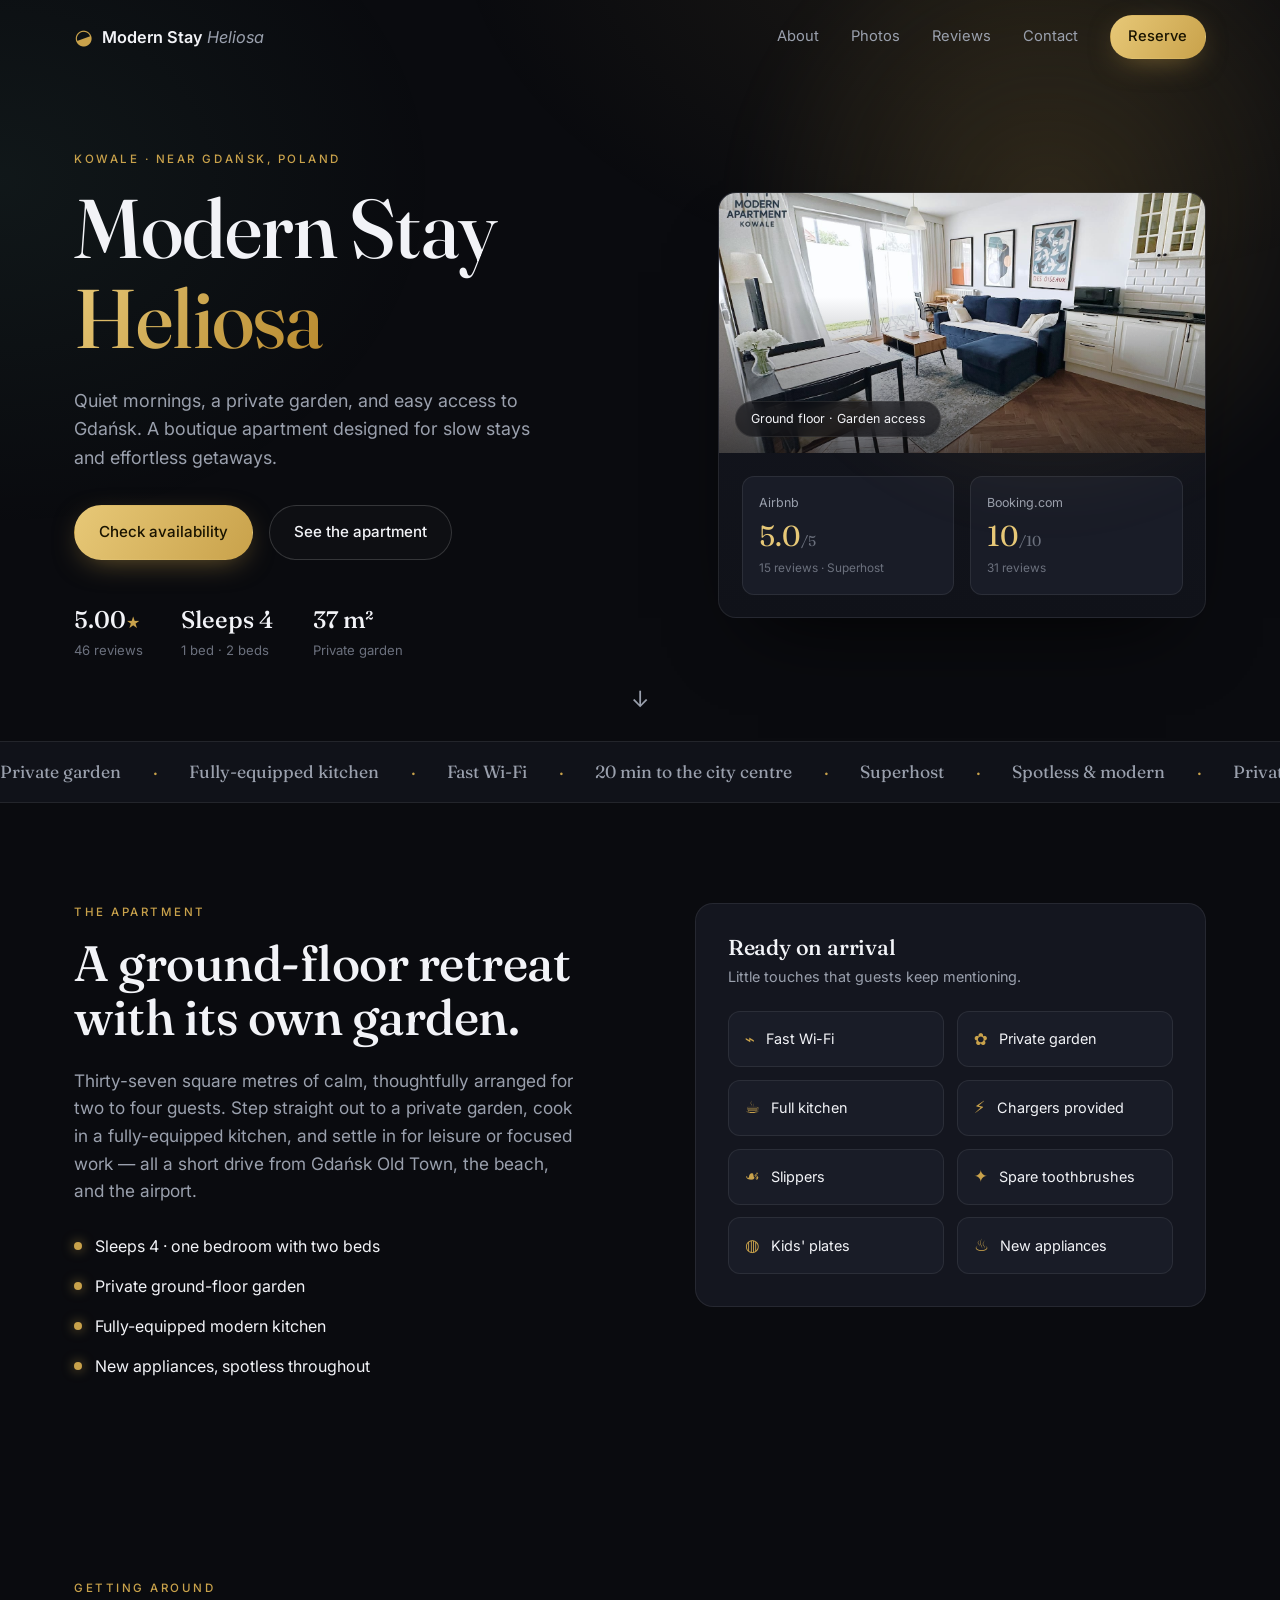
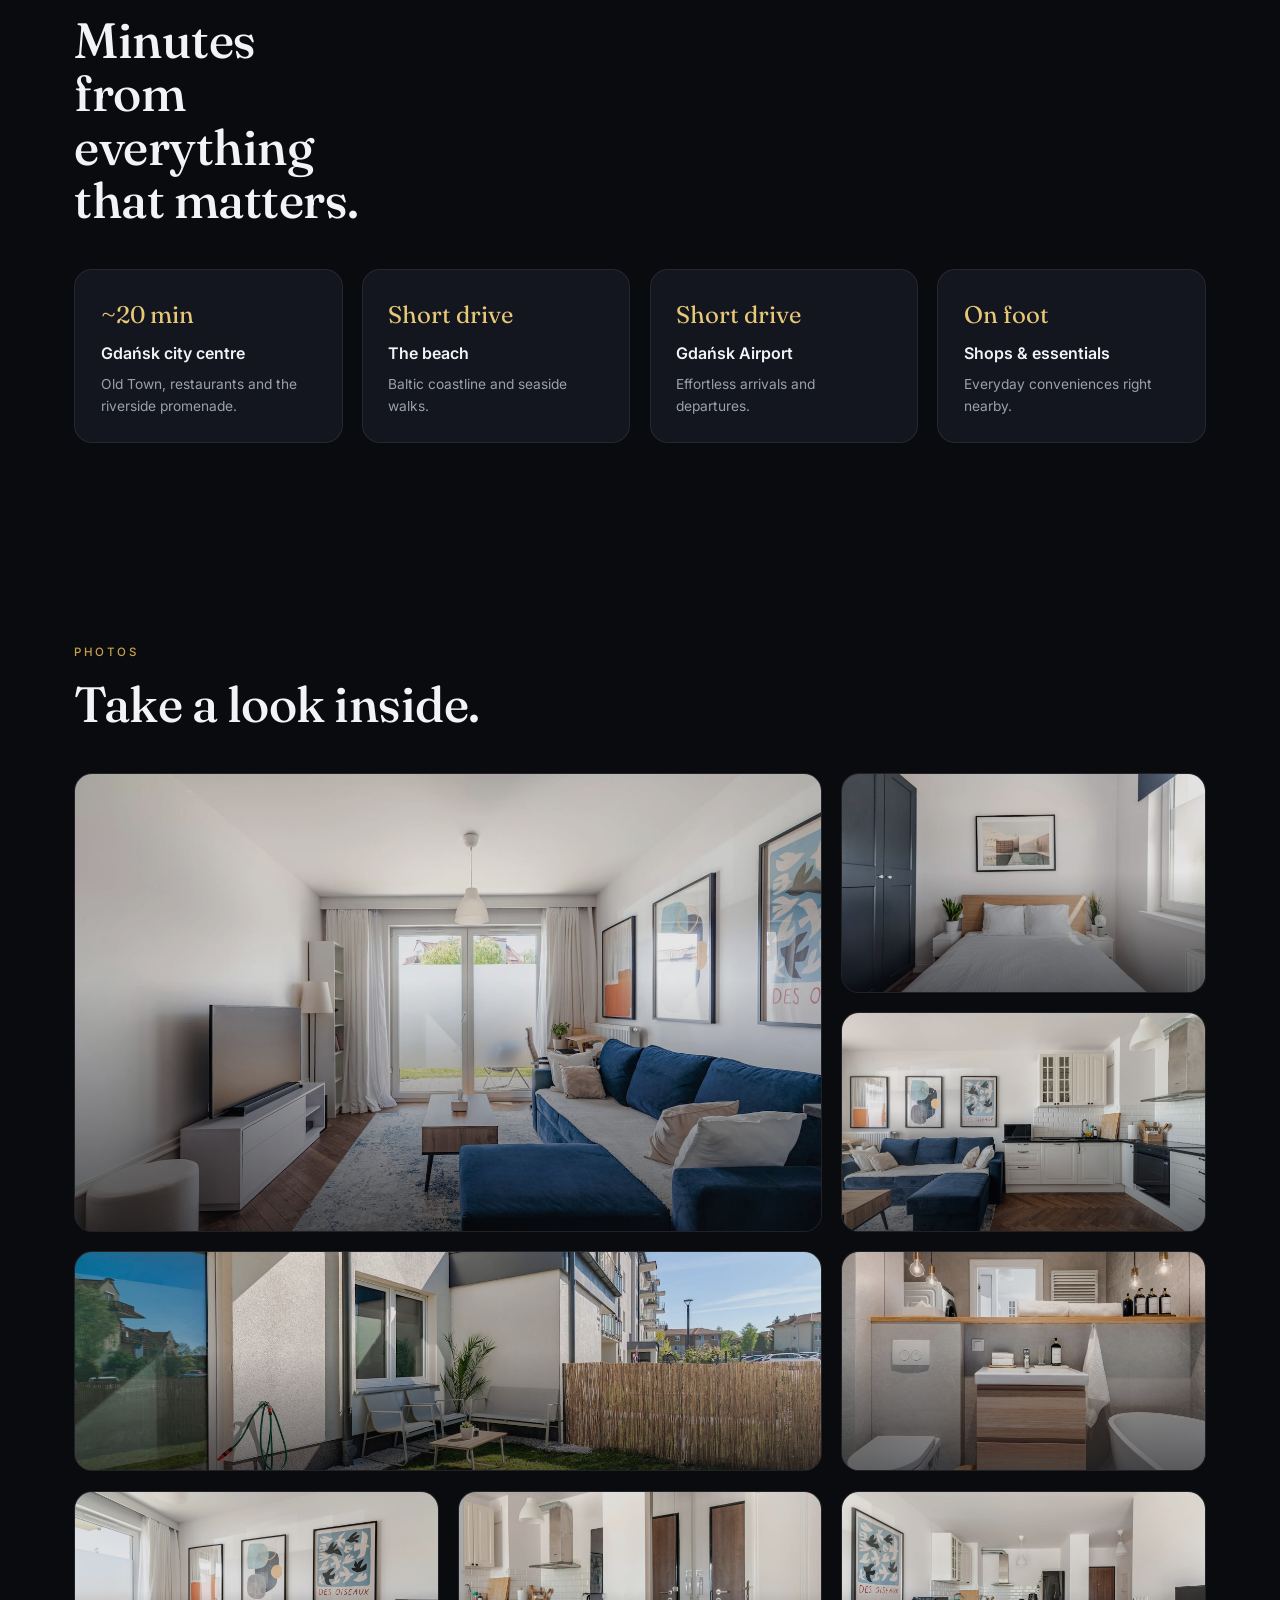
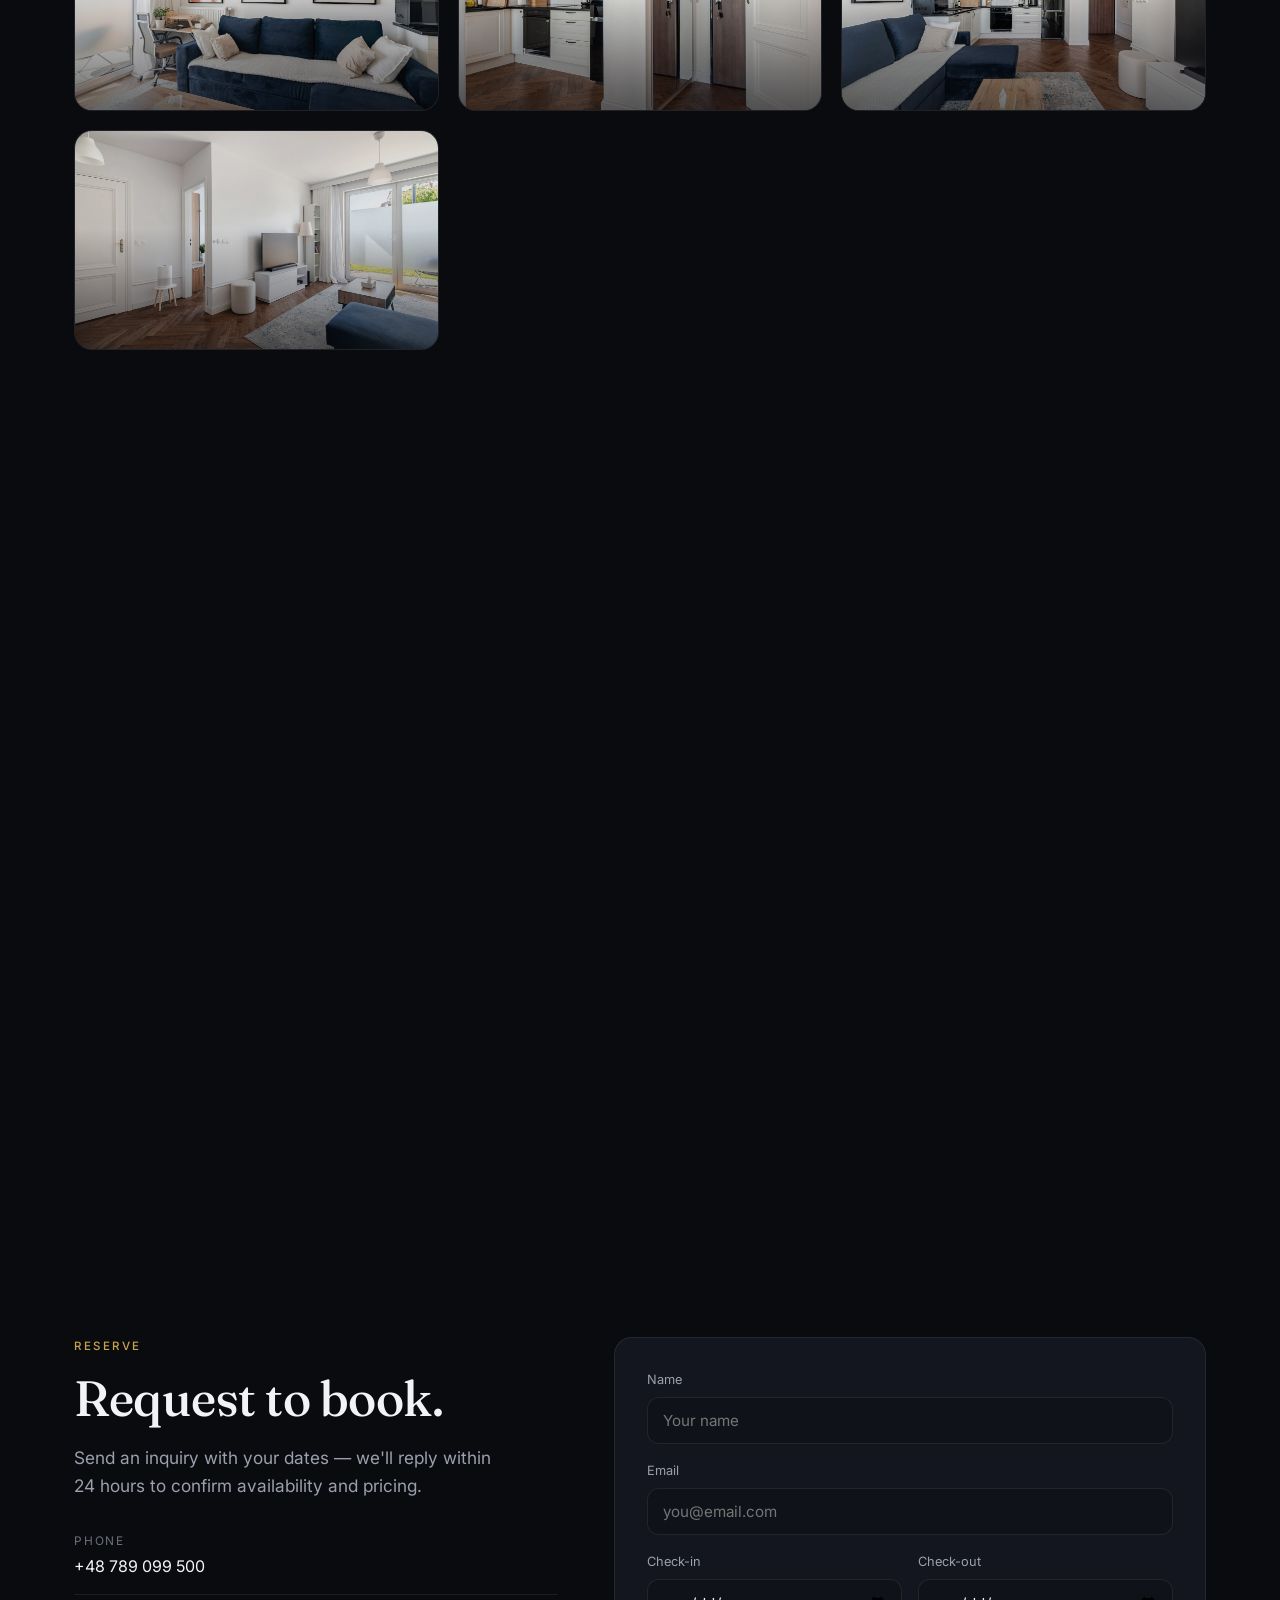
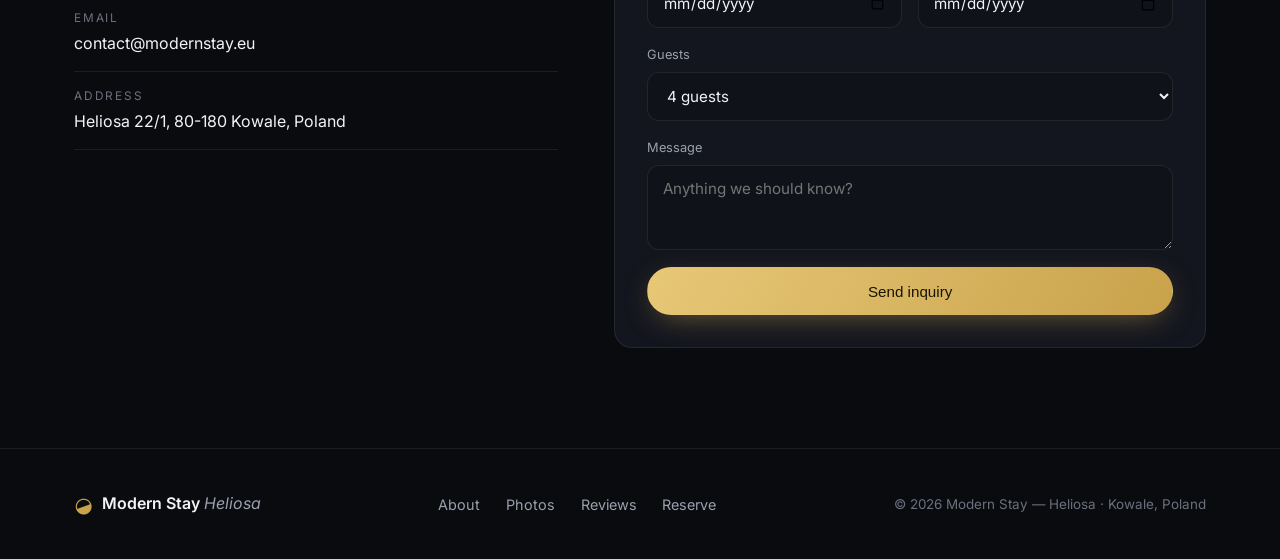
==== index.html @ d121acff "Add Modern Stay Heliosa dark-theme site Modern, dark-themed single-page site rebuilt from modernstay" ====
<!DOCTYPE html>
<html lang="en">
<head>
  <meta charset="UTF-8" />
  <meta name="viewport" content="width=device-width, initial-scale=1.0" />
  <title>Modern Stay Heliosa — Boutique apartment near Gdańsk</title>
  <meta name="description" content="Modern Stay Heliosa — a boutique ground-floor apartment with a private garden in Kowale, minutes from Gdańsk. Sleeps 4. 5.00★ across 46 reviews." />
  <link rel="stylesheet" href="styles.css" />
  <link rel="preconnect" href="https://fonts.googleapis.com" />
  <link rel="preconnect" href="https://fonts.gstatic.com" crossorigin />
  <link href="https://fonts.googleapis.com/css2?family=Fraunces:opsz,wght@9..144,400;9..144,500;9..144,600&family=Inter:wght@300;400;500;600&display=swap" rel="stylesheet" />
</head>
<body>
  <!-- Progress bar -->
  <div class="scroll-progress" id="scrollProgress"></div>

  <!-- Header -->
  <header class="site-header" id="header">
    <div class="container header-inner">
      <a href="#top" class="brand">
        <span class="brand-mark">◒</span>
        <span class="brand-text">Modern&nbsp;Stay <em>Heliosa</em></span>
      </a>
      <nav class="nav" id="nav">
        <a href="#about">About</a>
        <a href="#gallery">Photos</a>
        <a href="#reviews">Reviews</a>
        <a href="#contact">Contact</a>
        <a href="#contact" class="btn btn-sm btn-primary nav-cta">Reserve</a>
      </nav>
      <button class="nav-toggle" id="navToggle" aria-label="Toggle menu">
        <span></span><span></span><span></span>
      </button>
    </div>
  </header>

  <!-- Hero -->
  <section class="hero" id="top">
    <div class="hero-glow"></div>
    <div class="container hero-inner">
      <div class="hero-copy">
        <p class="eyebrow reveal">Kowale · near Gdańsk, Poland</p>
        <h1 class="reveal">
          Modern Stay<br /><span class="grad">Heliosa</span>
        </h1>
        <p class="hero-sub reveal">Quiet mornings, a private garden, and easy access to Gdańsk. A boutique apartment designed for slow stays and effortless getaways.</p>
        <div class="hero-actions reveal">
          <a href="#contact" class="btn btn-primary">Check availability</a>
          <a href="#gallery" class="btn btn-ghost">See the apartment</a>
        </div>
        <div class="hero-stats reveal">
          <div class="stat">
            <span class="stat-num">5.00<span class="star">★</span></span>
            <span class="stat-label">46 reviews</span>
          </div>
          <div class="stat">
            <span class="stat-num">Sleeps 4</span>
            <span class="stat-label">1 bed · 2 beds</span>
          </div>
          <div class="stat">
            <span class="stat-num">37 m²</span>
            <span class="stat-label">Private garden</span>
          </div>
        </div>
      </div>
      <div class="hero-card reveal">
        <div class="hero-card-media">
          <img src="images/living-01.jpeg" alt="Living room with sofa" loading="eager" />
          <div class="floor-badge">Ground floor · Garden access</div>
        </div>
        <div class="hero-card-body">
          <div class="rating-row">
            <div class="platform">
              <span class="platform-name">Airbnb</span>
              <span class="platform-score">5.0<small>/5</small></span>
              <span class="platform-meta">15 reviews · Superhost</span>
            </div>
            <div class="platform">
              <span class="platform-name">Booking.com</span>
              <span class="platform-score">10<small>/10</small></span>
              <span class="platform-meta">31 reviews</span>
            </div>
          </div>
        </div>
      </div>
    </div>
    <a href="#about" class="scroll-cue" aria-label="Scroll down">↓</a>
  </section>

  <!-- Marquee -->
  <div class="marquee" aria-hidden="true">
    <div class="marquee-track">
      <span>Private garden</span><span>·</span>
      <span>Fully-equipped kitchen</span><span>·</span>
      <span>Fast Wi-Fi</span><span>·</span>
      <span>20 min to the city centre</span><span>·</span>
      <span>Superhost</span><span>·</span>
      <span>Spotless &amp; modern</span><span>·</span>
      <span>Private garden</span><span>·</span>
      <span>Fully-equipped kitchen</span><span>·</span>
      <span>Fast Wi-Fi</span><span>·</span>
      <span>20 min to the city centre</span><span>·</span>
      <span>Superhost</span><span>·</span>
      <span>Spotless &amp; modern</span><span>·</span>
    </div>
  </div>

  <!-- About -->
  <section class="section about" id="about">
    <div class="container about-grid">
      <div class="about-copy reveal">
        <p class="eyebrow">The apartment</p>
        <h2>A ground-floor retreat with its own garden.</h2>
        <p class="lead">
          Thirty-seven square metres of calm, thoughtfully arranged for two to four guests.
          Step straight out to a private garden, cook in a fully-equipped kitchen, and settle
          in for leisure or focused work — all a short drive from Gdańsk Old Town, the beach,
          and the airport.
        </p>
        <ul class="feature-list">
          <li><span class="dot"></span> Sleeps 4 · one bedroom with two beds</li>
          <li><span class="dot"></span> Private ground-floor garden</li>
          <li><span class="dot"></span> Fully-equipped modern kitchen</li>
          <li><span class="dot"></span> New appliances, spotless throughout</li>
        </ul>
      </div>
      <div class="amenities reveal">
        <h3>Ready on arrival</h3>
        <p class="amenities-sub">Little touches that guests keep mentioning.</p>
        <div class="amenity-grid">
          <div class="amenity"><span class="amenity-ico">⌁</span>Fast Wi-Fi</div>
          <div class="amenity"><span class="amenity-ico">✿</span>Private garden</div>
          <div class="amenity"><span class="amenity-ico">☕</span>Full kitchen</div>
          <div class="amenity"><span class="amenity-ico">⚡</span>Chargers provided</div>
          <div class="amenity"><span class="amenity-ico">☙</span>Slippers</div>
          <div class="amenity"><span class="amenity-ico">✦</span>Spare toothbrushes</div>
          <div class="amenity"><span class="amenity-ico">◍</span>Kids' plates</div>
          <div class="amenity"><span class="amenity-ico">♨</span>New appliances</div>
        </div>
      </div>
    </div>
  </section>

  <!-- Location -->
  <section class="section location">
    <div class="container">
      <div class="reveal loc-head">
        <p class="eyebrow">Getting around</p>
        <h2>Minutes from everything that matters.</h2>
      </div>
      <div class="loc-grid">
        <div class="loc-card reveal">
          <span class="loc-time">~20 min</span>
          <span class="loc-name">Gdańsk city centre</span>
          <span class="loc-desc">Old Town, restaurants and the riverside promenade.</span>
        </div>
        <div class="loc-card reveal">
          <span class="loc-time">Short drive</span>
          <span class="loc-name">The beach</span>
          <span class="loc-desc">Baltic coastline and seaside walks.</span>
        </div>
        <div class="loc-card reveal">
          <span class="loc-time">Short drive</span>
          <span class="loc-name">Gdańsk Airport</span>
          <span class="loc-desc">Effortless arrivals and departures.</span>
        </div>
        <div class="loc-card reveal">
          <span class="loc-time">On foot</span>
          <span class="loc-name">Shops &amp; essentials</span>
          <span class="loc-desc">Everyday conveniences right nearby.</span>
        </div>
      </div>
    </div>
  </section>

  <!-- Gallery -->
  <section class="section gallery" id="gallery">
    <div class="container">
      <div class="reveal gal-head">
        <p class="eyebrow">Photos</p>
        <h2>Take a look inside.</h2>
      </div>
      <div class="gallery-grid">
        <figure class="gal-item gal-lg reveal">
          <img src="images/living-02.jpeg" alt="Living room and open kitchen" loading="lazy" />
          <figcaption>Living space</figcaption>
        </figure>
        <figure class="gal-item reveal">
          <img src="images/bedroom-02.jpeg" alt="Bedroom with bed" loading="lazy" />
          <figcaption>Bedroom</figcaption>
        </figure>
        <figure class="gal-item reveal">
          <img src="images/kitchen-01.jpeg" alt="Kitchen detail" loading="lazy" />
          <figcaption>Kitchen</figcaption>
        </figure>
        <figure class="gal-item gal-wide reveal">
          <img src="images/garden-01.jpeg" alt="Private garden with seating" loading="lazy" />
          <figcaption>Private garden</figcaption>
        </figure>
        <figure class="gal-item reveal">
          <img src="images/bathroom-01.jpeg" alt="Bathroom" loading="lazy" />
          <figcaption>Bathroom</figcaption>
        </figure>
        <figure class="gal-item reveal">
          <img src="images/living-03.jpeg" alt="Living room TV area" loading="lazy" />
          <figcaption>Details</figcaption>
        </figure>
        <figure class="gal-item reveal">
          <img src="images/kitchen-03.jpeg" alt="Kitchen and hallway" loading="lazy" />
          <figcaption>Kitchen &amp; hallway</figcaption>
        </figure>
        <figure class="gal-item reveal">
          <img src="images/bedroom-01.jpeg" alt="Bedroom cabinet" loading="lazy" />
          <figcaption>Bedroom storage</figcaption>
        </figure>
        <figure class="gal-item reveal">
          <img src="images/living-04.jpeg" alt="Living room with terrace access" loading="lazy" />
          <figcaption>Terrace access</figcaption>
        </figure>
      </div>
    </div>
  </section>

  <!-- Reviews -->
  <section class="section reviews" id="reviews">
    <div class="container">
      <div class="reveal rev-head">
        <p class="eyebrow">Guest reviews</p>
        <h2>Rated 5.00 across 46 stays.</h2>
      </div>
      <div class="review-grid">
        <blockquote class="review reveal">
          <p>“Don't hesitate booking this place — our stay was absolutely great. The apartment was spotless and beautifully furnished.”</p>
          <footer><strong>Marie</strong><span>Airbnb</span></footer>
        </blockquote>
        <blockquote class="review reveal">
          <p>“One of the best Airbnbs we've stayed in. Spotless, beautifully furnished and full of thoughtful touches.”</p>
          <footer><strong>Fiyin</strong><span>Airbnb</span></footer>
        </blockquote>
        <blockquote class="review reveal">
          <p>“Everything was very good, even great. I will definitely recommend your place to others.”</p>
          <footer><strong>Jurijs</strong><span>Booking.com · Latvia</span></footer>
        </blockquote>
        <blockquote class="review reveal">
          <p>“Modern, clean and very functional. New appliances, everything well cared for.”</p>
          <footer><strong>Bartosz</strong><span>Booking.com · Poland</span></footer>
        </blockquote>
        <blockquote class="review reveal">
          <p>“Beautiful apartment, very high quality finish and excellent equipment throughout.”</p>
          <footer><strong>Aleksandra</strong><span>Booking.com · Poland</span></footer>
        </blockquote>
        <blockquote class="review reveal">
          <p>“Fantastic amenities, everything ready on arrival exactly as arranged.”</p>
          <footer><strong>Szczeps</strong><span>Booking.com · Poland</span></footer>
        </blockquote>
      </div>
    </div>
  </section>

  <!-- Contact / Reserve -->
  <section class="section contact" id="contact">
    <div class="container contact-inner">
      <div class="contact-copy reveal">
        <p class="eyebrow">Reserve</p>
        <h2>Request to book.</h2>
        <p class="lead">Send an inquiry with your dates — we'll reply within 24&nbsp;hours to confirm availability and pricing.</p>
        <div class="contact-details">
          <a href="tel:+48789099500" class="contact-line"><span>Phone</span>+48 789 099 500</a>
          <a href="mailto:contact@modernstay.eu" class="contact-line"><span>Email</span>contact@modernstay.eu</a>
          <p class="contact-line"><span>Address</span>Heliosa 22/1, 80-180 Kowale, Poland</p>
        </div>
      </div>
      <form class="contact-form reveal" id="bookingForm" novalidate>
        <div class="field">
          <label for="name">Name</label>
          <input id="name" name="name" type="text" placeholder="Your name" required />
        </div>
        <div class="field">
          <label for="email">Email</label>
          <input id="email" name="email" type="email" placeholder="you@email.com" required />
        </div>
        <div class="field-row">
          <div class="field">
            <label for="checkin">Check-in</label>
            <input id="checkin" name="checkin" type="date" required />
          </div>
          <div class="field">
            <label for="checkout">Check-out</label>
            <input id="checkout" name="checkout" type="date" required />
          </div>
        </div>
        <div class="field">
          <label for="guests">Guests</label>
          <select id="guests" name="guests">
            <option>1 guest</option>
            <option>2 guests</option>
            <option>3 guests</option>
            <option selected>4 guests</option>
          </select>
        </div>
        <div class="field">
          <label for="message">Message</label>
          <textarea id="message" name="message" rows="3" placeholder="Anything we should know?"></textarea>
        </div>
        <button type="submit" class="btn btn-primary btn-block">Send inquiry</button>
        <p class="form-note" id="formNote" hidden>Thanks — we'll be in touch within 24 hours.</p>
      </form>
    </div>
  </section>

  <!-- Footer -->
  <footer class="site-footer">
    <div class="container footer-inner">
      <div class="footer-brand">
        <span class="brand-mark">◒</span>
        <span>Modern Stay <em>Heliosa</em></span>
      </div>
      <nav class="footer-nav">
        <a href="#about">About</a>
        <a href="#gallery">Photos</a>
        <a href="#reviews">Reviews</a>
        <a href="#contact">Reserve</a>
      </nav>
      <p class="footer-copy">© 2026 Modern Stay — Heliosa · Kowale, Poland</p>
    </div>
  </footer>

  <!-- Lightbox -->
  <div class="lightbox" id="lightbox" aria-hidden="true">
    <button class="lb-close" id="lbClose" aria-label="Close">×</button>
    <button class="lb-nav lb-prev" id="lbPrev" aria-label="Previous">‹</button>
    <img class="lb-img" id="lbImg" src="" alt="" />
    <button class="lb-nav lb-next" id="lbNext" aria-label="Next">›</button>
    <div class="lb-caption" id="lbCaption"></div>
  </div>

  <script src="script.js"></script>
</body>
</html>
---- styles.css ----
/* ============ Tokens ============ */
:root {
  --bg: #0a0b0f;
  --bg-2: #101219;
  --panel: #14161f;
  --panel-2: #191c27;
  --line: rgba(255, 255, 255, 0.08);
  --line-strong: rgba(255, 255, 255, 0.16);
  --text: #f2f3f7;
  --muted: #9aa0ad;
  --muted-2: #6b707d;
  --accent: #c9a24b;      /* warm gold */
  --accent-2: #e7c877;
  --mint: #7fe3c0;
  --radius: 18px;
  --radius-sm: 12px;
  --maxw: 1180px;
  --ease: cubic-bezier(0.22, 1, 0.36, 1);
}

* { box-sizing: border-box; margin: 0; padding: 0; }

html { scroll-behavior: smooth; }

body {
  background: var(--bg);
  color: var(--text);
  font-family: "Inter", system-ui, -apple-system, sans-serif;
  font-weight: 400;
  line-height: 1.6;
  -webkit-font-smoothing: antialiased;
  overflow-x: hidden;
}

/* ambient background */
body::before {
  content: "";
  position: fixed;
  inset: 0;
  background:
    radial-gradient(60rem 40rem at 80% -10%, rgba(201, 162, 75, 0.10), transparent 60%),
    radial-gradient(50rem 40rem at 0% 20%, rgba(127, 227, 192, 0.06), transparent 55%);
  z-index: -1;
  pointer-events: none;
}

.container { width: 100%; max-width: var(--maxw); margin-inline: auto; padding-inline: 24px; }

h1, h2, h3 { font-family: "Fraunces", Georgia, serif; font-weight: 500; line-height: 1.08; letter-spacing: -0.01em; }
h1 { font-size: clamp(2.8rem, 7vw, 5.2rem); }
h2 { font-size: clamp(2rem, 4vw, 3.1rem); }
h3 { font-size: 1.35rem; }

a { color: inherit; text-decoration: none; }

.eyebrow {
  text-transform: uppercase;
  letter-spacing: 0.22em;
  font-size: 0.72rem;
  font-weight: 500;
  color: var(--accent);
  margin-bottom: 1rem;
}

.grad {
  background: linear-gradient(120deg, var(--accent-2), var(--accent) 55%, #b98a2e);
  -webkit-background-clip: text;
  background-clip: text;
  color: transparent;
}

.lead { color: var(--muted); font-size: 1.08rem; max-width: 46ch; }

/* ============ Buttons ============ */
.btn {
  display: inline-flex;
  align-items: center;
  justify-content: center;
  gap: 0.5rem;
  padding: 0.9rem 1.5rem;
  border-radius: 100px;
  font-weight: 500;
  font-size: 0.95rem;
  cursor: pointer;
  border: 1px solid transparent;
  transition: transform 0.25s var(--ease), background 0.25s, border-color 0.25s, box-shadow 0.25s;
}
.btn-sm { padding: 0.6rem 1.1rem; font-size: 0.85rem; }
.btn-block { width: 100%; }
.btn-primary {
  background: linear-gradient(120deg, var(--accent-2), var(--accent));
  color: #1a1400;
  box-shadow: 0 8px 30px -10px rgba(201, 162, 75, 0.6);
}
.btn-primary:hover { transform: translateY(-2px); box-shadow: 0 14px 40px -12px rgba(201, 162, 75, 0.75); }
.btn-ghost { border-color: var(--line-strong); color: var(--text); background: rgba(255,255,255,0.02); }
.btn-ghost:hover { border-color: var(--accent); transform: translateY(-2px); }

/* ============ Scroll progress ============ */
.scroll-progress {
  position: fixed; top: 0; left: 0; height: 2px; width: 0%;
  background: linear-gradient(90deg, var(--accent), var(--mint));
  z-index: 100;
}

/* ============ Header ============ */
.site-header {
  position: fixed; top: 0; left: 0; right: 0; z-index: 60;
  transition: background 0.3s, border-color 0.3s, backdrop-filter 0.3s;
  border-bottom: 1px solid transparent;
}
.site-header.scrolled {
  background: rgba(10, 11, 15, 0.72);
  backdrop-filter: blur(14px);
  border-bottom-color: var(--line);
}
.header-inner { display: flex; align-items: center; justify-content: space-between; height: 74px; }
.brand { display: flex; align-items: center; gap: 0.6rem; font-weight: 600; font-size: 1.02rem; }
.brand-mark { color: var(--accent); font-size: 1.3rem; transform: rotate(-20deg); }
.brand-text em { font-style: italic; color: var(--muted); font-weight: 400; }
.nav { display: flex; align-items: center; gap: 2rem; }
.nav a { font-size: 0.92rem; color: var(--muted); transition: color 0.2s; }
.nav a:hover { color: var(--text); }
.nav .nav-cta { color: #1a1400; }
.nav-toggle { display: none; flex-direction: column; gap: 5px; background: none; border: 0; cursor: pointer; padding: 8px; }
.nav-toggle span { width: 24px; height: 2px; background: var(--text); transition: 0.3s; }

/* ============ Hero ============ */
.hero { position: relative; padding: 150px 0 80px; overflow: hidden; }
.hero-glow {
  position: absolute; top: -20%; right: -10%; width: 60vw; height: 60vw; max-width: 720px; max-height: 720px;
  background: radial-gradient(circle, rgba(201,162,75,0.18), transparent 62%);
  filter: blur(20px); pointer-events: none;
}
.hero-inner { display: grid; grid-template-columns: 1.1fr 0.9fr; gap: 3rem; align-items: center; }
.hero-copy h1 { margin: 0.5rem 0 1.4rem; }
.hero-sub { color: var(--muted); font-size: 1.12rem; max-width: 44ch; margin-bottom: 2rem; }
.hero-actions { display: flex; gap: 1rem; flex-wrap: wrap; margin-bottom: 2.6rem; }
.hero-stats { display: flex; gap: 2.4rem; flex-wrap: wrap; }
.stat { display: flex; flex-direction: column; }
.stat-num { font-family: "Fraunces", serif; font-size: 1.5rem; font-weight: 500; }
.stat-num .star { color: var(--accent); font-size: 1rem; }
.stat-label { font-size: 0.82rem; color: var(--muted-2); }

.hero-card {
  border: 1px solid var(--line);
  border-radius: var(--radius);
  overflow: hidden;
  background: linear-gradient(180deg, var(--panel), var(--bg-2));
  box-shadow: 0 40px 80px -40px rgba(0,0,0,0.9);
}
.hero-card-media {
  position: relative; height: 260px;
  background: linear-gradient(135deg, #1b1e2b, #0e1017);
  overflow: hidden;
}
.hero-card-media img { width: 100%; height: 100%; object-fit: cover; display: block; }
.hero-card-media::after {
  content: ""; position: absolute; inset: 0;
  background: linear-gradient(180deg, transparent 40%, rgba(10,11,15,0.65));
}
.floor-badge {
  z-index: 2;
  position: absolute; bottom: 16px; left: 16px;
  background: rgba(10,11,15,0.6); backdrop-filter: blur(8px);
  border: 1px solid var(--line); border-radius: 100px;
  padding: 0.45rem 0.9rem; font-size: 0.78rem; color: var(--text);
}
.hero-card-body { padding: 1.4rem; }
.rating-row { display: grid; grid-template-columns: 1fr 1fr; gap: 1rem; }
.platform { display: flex; flex-direction: column; padding: 1rem; background: var(--panel-2); border-radius: var(--radius-sm); border: 1px solid var(--line); }
.platform-name { font-size: 0.78rem; color: var(--muted); }
.platform-score { font-family: "Fraunces", serif; font-size: 1.8rem; color: var(--accent-2); }
.platform-score small { font-size: 0.9rem; color: var(--muted-2); }
.platform-meta { font-size: 0.74rem; color: var(--muted-2); }

.scroll-cue { position: absolute; bottom: 24px; left: 50%; transform: translateX(-50%); color: var(--muted); font-size: 1.4rem; animation: bob 2s infinite; }

@keyframes float { 0%,100% { transform: translateY(0); } 50% { transform: translateY(-24px); } }
@keyframes bob { 0%,100% { transform: translate(-50%, 0); } 50% { transform: translate(-50%, 8px); } }

/* ============ Marquee ============ */
.marquee { border-block: 1px solid var(--line); padding: 1rem 0; overflow: hidden; background: var(--bg-2); }
.marquee-track { display: flex; gap: 2rem; white-space: nowrap; width: max-content; animation: scroll 32s linear infinite; }
.marquee-track span { font-family: "Fraunces", serif; font-size: 1.1rem; color: var(--muted); }
.marquee-track span:nth-child(even) { color: var(--accent); }
@keyframes scroll { from { transform: translateX(0); } to { transform: translateX(-50%); } }

/* ============ Sections ============ */
.section { padding: 100px 0; }

/* About */
.about-grid { display: grid; grid-template-columns: 1.05fr 0.95fr; gap: 3.5rem; align-items: start; }
.about-copy h2 { margin-bottom: 1.4rem; }
.feature-list { list-style: none; margin-top: 1.8rem; display: grid; gap: 0.9rem; }
.feature-list li { display: flex; align-items: center; gap: 0.8rem; color: var(--text); }
.dot { width: 8px; height: 8px; border-radius: 50%; background: var(--accent); flex: none; box-shadow: 0 0 12px rgba(201,162,75,0.7); }
.amenities { background: var(--panel); border: 1px solid var(--line); border-radius: var(--radius); padding: 2rem; }
.amenities h3 { margin-bottom: 0.4rem; }
.amenities-sub { color: var(--muted); font-size: 0.9rem; margin-bottom: 1.4rem; }
.amenity-grid { display: grid; grid-template-columns: 1fr 1fr; gap: 0.8rem; }
.amenity { display: flex; align-items: center; gap: 0.7rem; padding: 0.85rem 1rem; background: var(--panel-2); border: 1px solid var(--line); border-radius: var(--radius-sm); font-size: 0.9rem; transition: border-color 0.25s, transform 0.25s; }
.amenity:hover { border-color: var(--accent); transform: translateY(-2px); }
.amenity-ico { color: var(--accent); font-size: 1.05rem; }

/* Location */
.loc-head { max-width: 30ch; margin-bottom: 2.6rem; }
.loc-grid { display: grid; grid-template-columns: repeat(4, 1fr); gap: 1.2rem; }
.loc-card { display: flex; flex-direction: column; gap: 0.4rem; padding: 1.6rem; background: var(--panel); border: 1px solid var(--line); border-radius: var(--radius); transition: border-color 0.3s, transform 0.3s; }
.loc-card:hover { border-color: var(--line-strong); transform: translateY(-4px); }
.loc-time { font-family: "Fraunces", serif; font-size: 1.5rem; color: var(--accent-2); }
.loc-name { font-weight: 600; }
.loc-desc { font-size: 0.86rem; color: var(--muted); }

/* Gallery */
.gal-head { margin-bottom: 2.6rem; }
.gallery-grid { display: grid; grid-template-columns: repeat(3, 1fr); grid-auto-rows: 220px; gap: 1.2rem; }
.gal-item {
  position: relative; border-radius: var(--radius); overflow: hidden;
  border: 1px solid var(--line);
  background: #0d0f16;
  cursor: pointer; margin: 0;
  transition: transform 0.4s var(--ease), border-color 0.3s;
}
.gal-item img {
  width: 100%; height: 100%; object-fit: cover; display: block;
  transition: transform 0.6s var(--ease), filter 0.4s;
  filter: saturate(0.92) brightness(0.9);
}
.gal-item::after {
  content: ""; position: absolute; inset: 0;
  background: linear-gradient(180deg, transparent 45%, rgba(8,9,13,0.82));
  opacity: 0.7; transition: opacity 0.4s; pointer-events: none;
}
.gal-item figcaption {
  position: absolute; left: 1.2rem; bottom: 1.1rem; z-index: 2;
  font-family: "Fraunces", serif; font-size: 1.12rem; color: var(--text);
  transform: translateY(6px); opacity: 0; transition: transform 0.4s var(--ease), opacity 0.4s;
}
.gal-item:hover { transform: translateY(-4px); border-color: var(--line-strong); }
.gal-item:hover img { transform: scale(1.06); filter: saturate(1) brightness(1); }
.gal-item:hover::after { opacity: 0.55; }
.gal-item:hover figcaption { transform: none; opacity: 1; }
.gal-lg { grid-column: span 2; grid-row: span 2; }
.gal-wide { grid-column: span 2; }

/* Reviews */
.rev-head { margin-bottom: 2.6rem; }
.review-grid { display: grid; grid-template-columns: repeat(3, 1fr); gap: 1.2rem; }
.review { padding: 1.8rem; background: var(--panel); border: 1px solid var(--line); border-radius: var(--radius); transition: border-color 0.3s, transform 0.3s; }
.review:hover { border-color: var(--line-strong); transform: translateY(-4px); }
.review p { font-size: 1.02rem; color: var(--text); margin-bottom: 1.4rem; }
.review footer { display: flex; flex-direction: column; }
.review footer strong { font-weight: 600; }
.review footer span { font-size: 0.8rem; color: var(--muted-2); }

/* Contact */
.contact-inner { display: grid; grid-template-columns: 0.9fr 1.1fr; gap: 3.5rem; align-items: start; }
.contact-copy h2 { margin-bottom: 1.2rem; }
.contact-details { margin-top: 2rem; display: grid; gap: 0.9rem; }
.contact-line { display: flex; flex-direction: column; padding-bottom: 0.9rem; border-bottom: 1px solid var(--line); transition: color 0.2s; }
.contact-line span { font-size: 0.74rem; text-transform: uppercase; letter-spacing: 0.15em; color: var(--muted-2); margin-bottom: 0.2rem; }
a.contact-line:hover { color: var(--accent-2); }

.contact-form { background: var(--panel); border: 1px solid var(--line); border-radius: var(--radius); padding: 2rem; }
.field { margin-bottom: 1.1rem; display: flex; flex-direction: column; }
.field-row { display: grid; grid-template-columns: 1fr 1fr; gap: 1rem; }
.field label { font-size: 0.8rem; color: var(--muted); margin-bottom: 0.4rem; }
.field input, .field select, .field textarea {
  background: var(--bg-2); border: 1px solid var(--line); border-radius: var(--radius-sm);
  padding: 0.8rem 0.9rem; color: var(--text); font-family: inherit; font-size: 0.95rem;
  transition: border-color 0.2s, box-shadow 0.2s;
}
.field input:focus, .field select:focus, .field textarea:focus {
  outline: none; border-color: var(--accent); box-shadow: 0 0 0 3px rgba(201,162,75,0.15);
}
.field textarea { resize: vertical; }
.form-note { margin-top: 1rem; color: var(--mint); font-size: 0.9rem; }

/* ============ Footer ============ */
.site-footer { border-top: 1px solid var(--line); padding: 2.4rem 0; }
.footer-inner { display: flex; align-items: center; justify-content: space-between; flex-wrap: wrap; gap: 1.2rem; }
.footer-brand { display: flex; align-items: center; gap: 0.6rem; font-weight: 600; }
.footer-brand em { font-style: italic; color: var(--muted); font-weight: 400; }
.footer-nav { display: flex; gap: 1.6rem; }
.footer-nav a { color: var(--muted); font-size: 0.9rem; transition: color 0.2s; }
.footer-nav a:hover { color: var(--text); }
.footer-copy { color: var(--muted-2); font-size: 0.84rem; }

/* ============ Lightbox ============ */
.lightbox {
  position: fixed; inset: 0; z-index: 120;
  background: rgba(6, 7, 10, 0.94); backdrop-filter: blur(10px);
  display: flex; align-items: center; justify-content: center;
  opacity: 0; visibility: hidden; transition: opacity 0.3s, visibility 0.3s;
}
.lightbox.open { opacity: 1; visibility: visible; }
.lb-img {
  max-width: min(90vw, 1100px); max-height: 82vh;
  border-radius: var(--radius); box-shadow: 0 40px 100px -30px rgba(0,0,0,0.9);
  object-fit: contain;
}
.lb-close, .lb-nav {
  position: absolute; background: rgba(255,255,255,0.06); border: 1px solid var(--line);
  color: var(--text); cursor: pointer; border-radius: 50%;
  display: flex; align-items: center; justify-content: center;
  transition: background 0.2s, transform 0.2s;
}
.lb-close { top: 20px; right: 24px; width: 46px; height: 46px; font-size: 1.6rem; }
.lb-nav { top: 50%; transform: translateY(-50%); width: 52px; height: 52px; font-size: 2rem; }
.lb-prev { left: 24px; }
.lb-next { right: 24px; }
.lb-close:hover, .lb-nav:hover { background: rgba(255,255,255,0.14); }
.lb-nav:hover { transform: translateY(-50%) scale(1.08); }
.lb-caption {
  position: absolute; bottom: 26px; left: 50%; transform: translateX(-50%);
  font-family: "Fraunces", serif; color: var(--muted); font-size: 1rem;
}
@media (max-width: 560px) {
  .lb-nav { width: 42px; height: 42px; font-size: 1.5rem; }
  .lb-prev { left: 10px; } .lb-next { right: 10px; }
}

/* ============ Reveal animation ============ */
.reveal { opacity: 0; transform: translateY(24px); transition: opacity 0.7s var(--ease), transform 0.7s var(--ease); }
.reveal.in { opacity: 1; transform: none; }

@media (prefers-reduced-motion: reduce) {
  .reveal { opacity: 1; transform: none; transition: none; }
  .marquee-track, .orb-1, .orb-2, .scroll-cue { animation: none; }
  html { scroll-behavior: auto; }
}

/* ============ Responsive ============ */
@media (max-width: 900px) {
  .nav { position: fixed; inset: 74px 0 auto 0; flex-direction: column; align-items: flex-start; gap: 0; padding: 1rem 24px 1.6rem; background: rgba(10,11,15,0.96); backdrop-filter: blur(14px); border-bottom: 1px solid var(--line); transform: translateY(-120%); transition: transform 0.35s var(--ease); }
  .nav.open { transform: none; }
  .nav a { padding: 0.9rem 0; width: 100%; border-bottom: 1px solid var(--line); }
  .nav .nav-cta { margin-top: 0.8rem; border-bottom: 0; }
  .nav-toggle { display: flex; }
  .nav-toggle.open span:nth-child(1) { transform: translateY(7px) rotate(45deg); }
  .nav-toggle.open span:nth-child(2) { opacity: 0; }
  .nav-toggle.open span:nth-child(3) { transform: translateY(-7px) rotate(-45deg); }

  .hero-inner, .about-grid, .contact-inner { grid-template-columns: 1fr; }
  .hero { padding-top: 120px; }
  .loc-grid { grid-template-columns: 1fr 1fr; }
  .gallery-grid, .review-grid { grid-template-columns: 1fr 1fr; }
  .gal-lg, .gal-wide { grid-column: span 2; grid-row: auto; }
  .section { padding: 72px 0; }
}

@media (max-width: 560px) {
  .loc-grid, .gallery-grid, .review-grid, .amenity-grid, .field-row { grid-template-columns: 1fr; }
  .gal-lg, .gal-wide { grid-column: auto; }
  .gallery-grid { grid-auto-rows: 180px; }
  .hero-stats { gap: 1.6rem; }
  .rating-row { grid-template-columns: 1fr; }
}
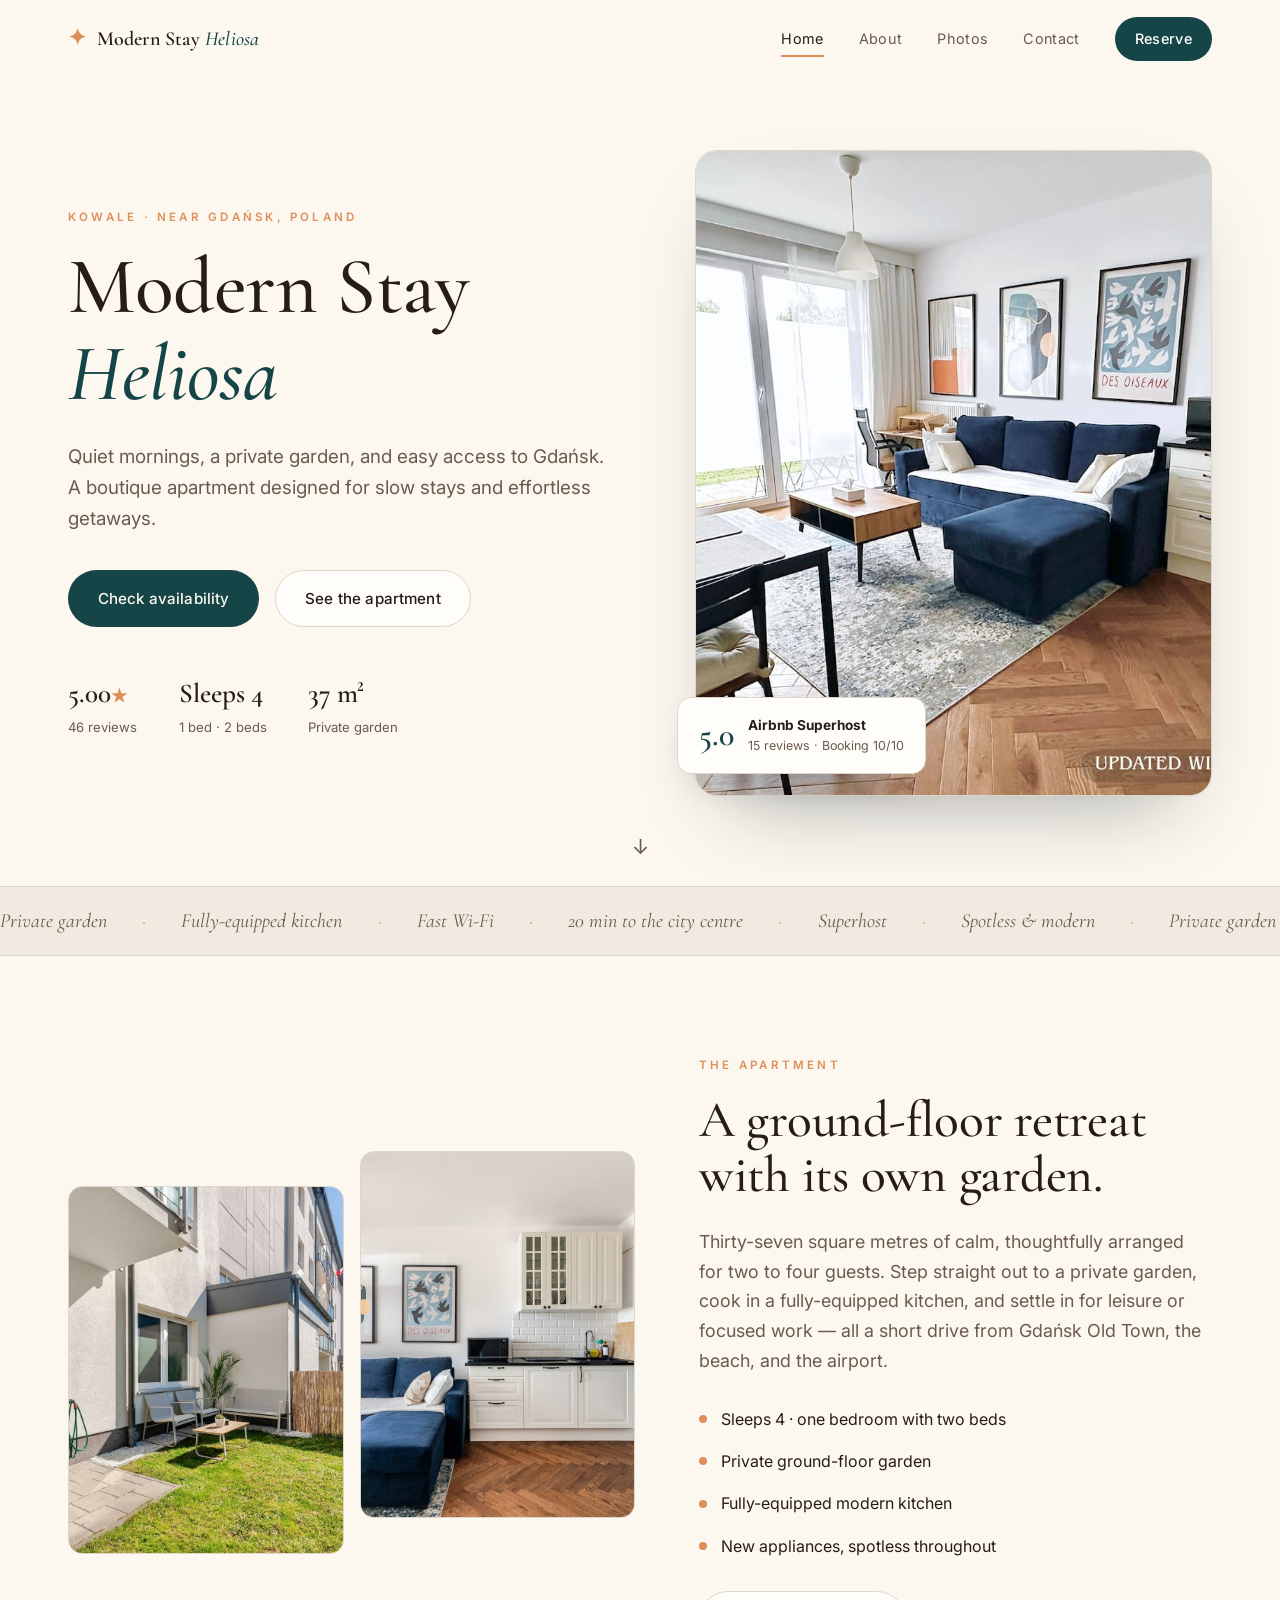
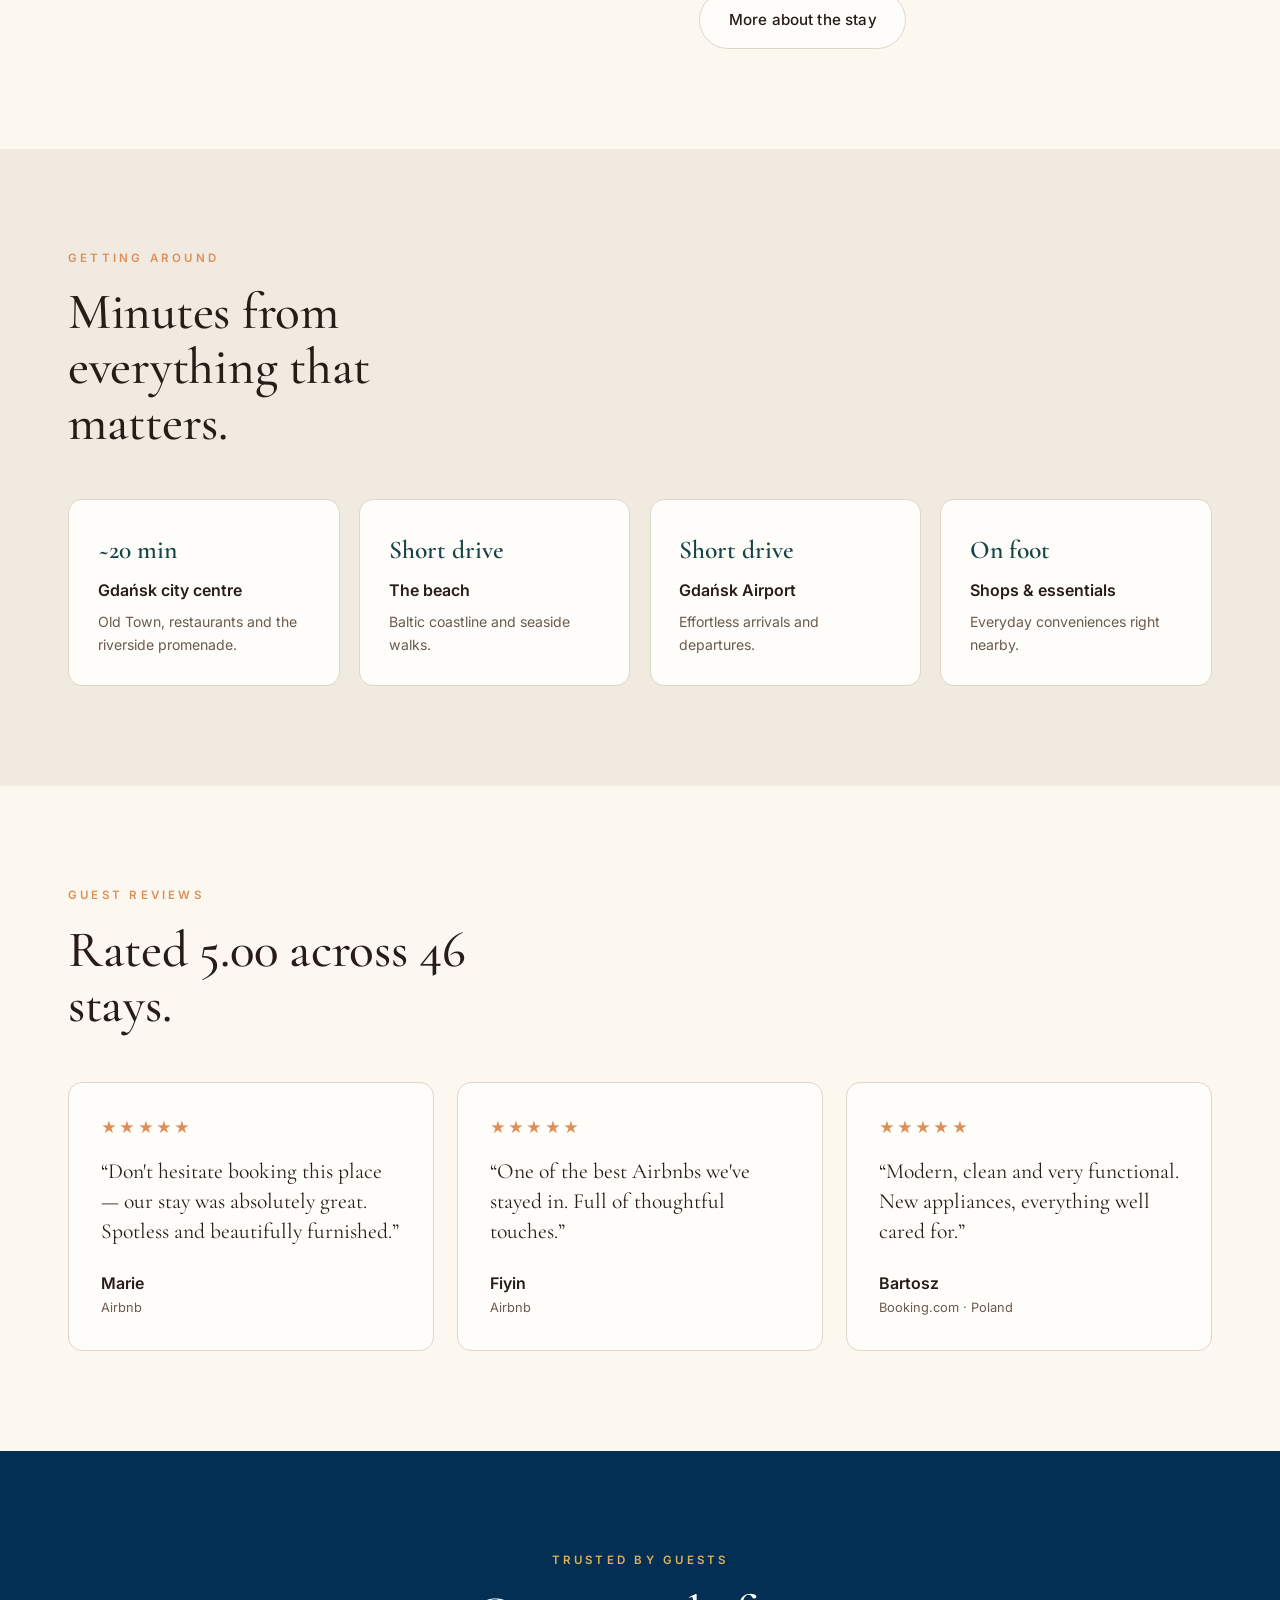
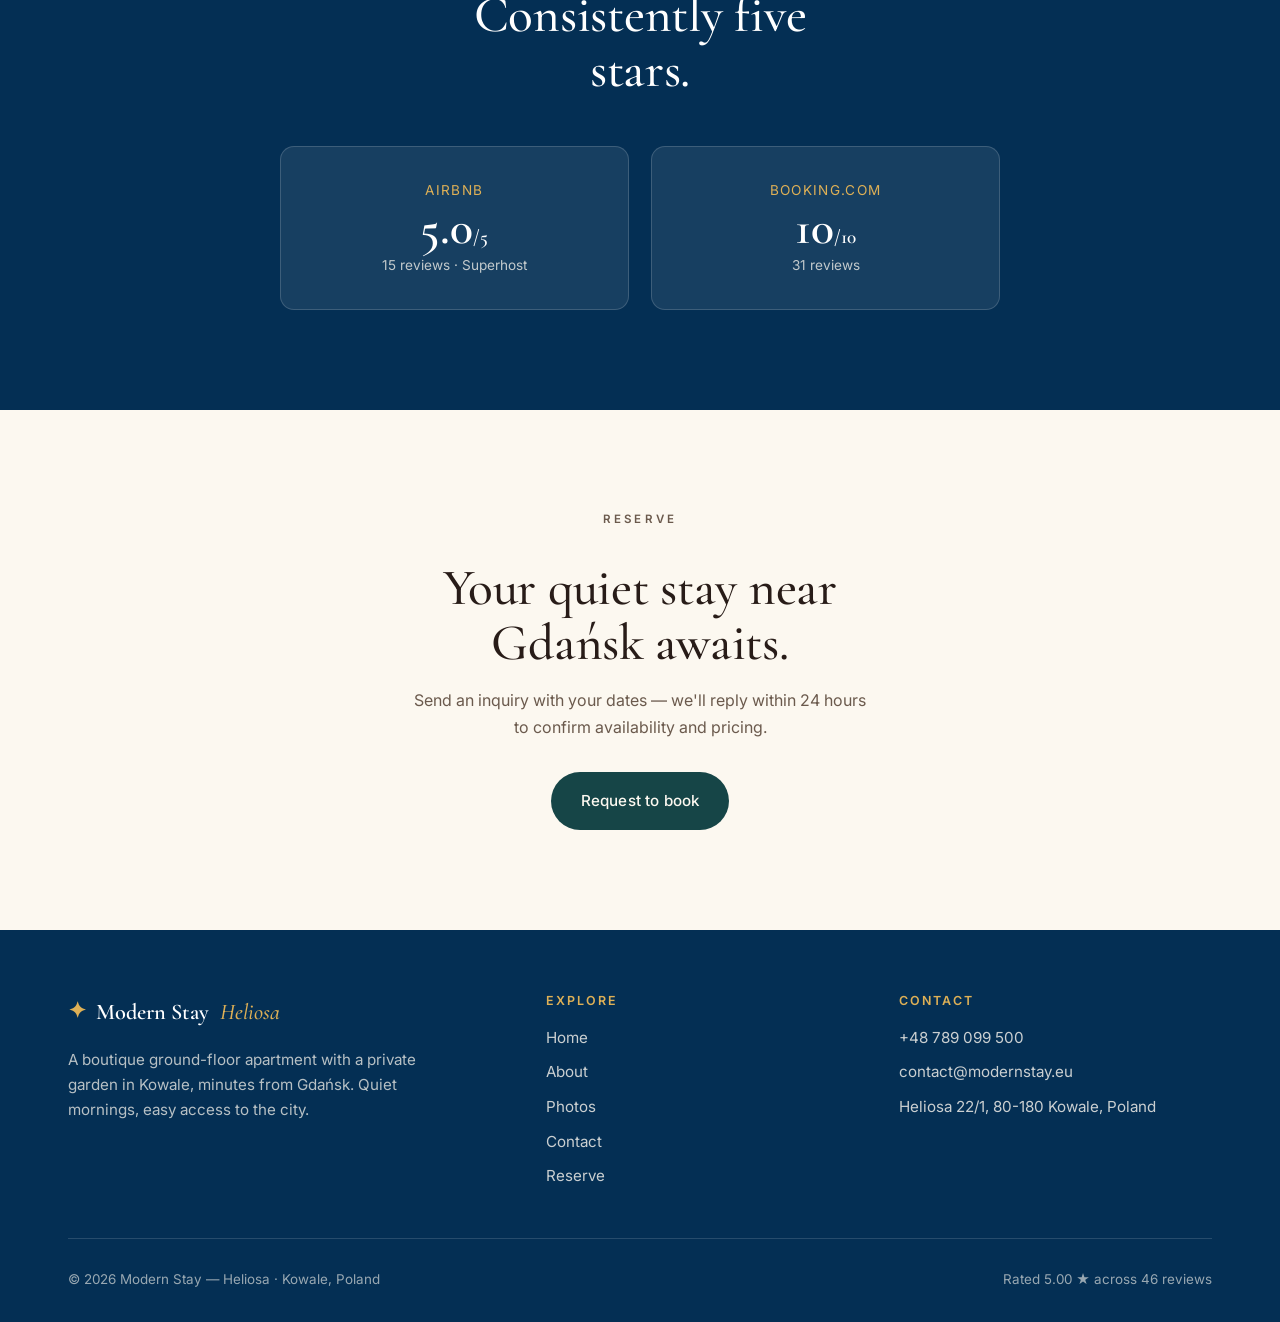
==== commit b3cf1008: "Restyle to original light theme and split into 5 pages Rebuild to match modernstay.eu's editorial li" ====
--- a/index.html
+++ b/index.html
@@ -4,335 +4,166 @@
   <meta charset="UTF-8" />
   <meta name="viewport" content="width=device-width, initial-scale=1.0" />
   <title>Modern Stay Heliosa — Boutique apartment near Gdańsk</title>
-  <meta name="description" content="Modern Stay Heliosa — a boutique ground-floor apartment with a private garden in Kowale, minutes from Gdańsk. Sleeps 4. 5.00★ across 46 reviews." />
+  <meta name="description" content="Modern Stay Heliosa — a boutique ground-floor apartment with a private garden in Kowale, minutes from Gdańsk. Sleeps 4. Rated 5.00 across 46 reviews." />
   <link rel="stylesheet" href="styles.css" />
   <link rel="preconnect" href="https://fonts.googleapis.com" />
   <link rel="preconnect" href="https://fonts.gstatic.com" crossorigin />
-  <link href="https://fonts.googleapis.com/css2?family=Fraunces:opsz,wght@9..144,400;9..144,500;9..144,600&family=Inter:wght@300;400;500;600&display=swap" rel="stylesheet" />
+  <link href="https://fonts.googleapis.com/css2?family=Cormorant+Garamond:ital,wght@0,400;0,500;0,600;1,400;1,500&family=Inter:wght@400;500;600&display=swap" rel="stylesheet" />
 </head>
 <body>
-  <!-- Progress bar -->
   <div class="scroll-progress" id="scrollProgress"></div>
 
   <!-- Header -->
   <header class="site-header" id="header">
     <div class="container header-inner">
-      <a href="#top" class="brand">
-        <span class="brand-mark">◒</span>
-        <span class="brand-text">Modern&nbsp;Stay <em>Heliosa</em></span>
+      <a href="index.html" class="brand">
+        <span class="brand-mark">✦</span>
+        <span class="brand-text">Modern Stay <em>Heliosa</em></span>
       </a>
-      <nav class="nav" id="nav">
-        <a href="#about">About</a>
-        <a href="#gallery">Photos</a>
-        <a href="#reviews">Reviews</a>
-        <a href="#contact">Contact</a>
-        <a href="#contact" class="btn btn-sm btn-primary nav-cta">Reserve</a>
+      <nav class="nav">
+        <div class="nav-links" id="navLinks">
+          <a href="index.html" class="active">Home</a>
+          <a href="about.html">About</a>
+          <a href="photos.html">Photos</a>
+          <a href="contact.html">Contact</a>
+          <a href="reserve.html" class="btn btn-sm btn-primary nav-cta">Reserve</a>
+        </div>
+        <button class="nav-toggle" id="navToggle" aria-label="Toggle menu">
+          <span></span><span></span><span></span>
+        </button>
       </nav>
-      <button class="nav-toggle" id="navToggle" aria-label="Toggle menu">
-        <span></span><span></span><span></span>
-      </button>
     </div>
   </header>
 
   <!-- Hero -->
-  <section class="hero" id="top">
-    <div class="hero-glow"></div>
+  <section class="hero">
     <div class="container hero-inner">
       <div class="hero-copy">
         <p class="eyebrow reveal">Kowale · near Gdańsk, Poland</p>
-        <h1 class="reveal">
-          Modern Stay<br /><span class="grad">Heliosa</span>
-        </h1>
+        <h1 class="reveal">Modern Stay <span class="grad">Heliosa</span></h1>
         <p class="hero-sub reveal">Quiet mornings, a private garden, and easy access to Gdańsk. A boutique apartment designed for slow stays and effortless getaways.</p>
         <div class="hero-actions reveal">
-          <a href="#contact" class="btn btn-primary">Check availability</a>
-          <a href="#gallery" class="btn btn-ghost">See the apartment</a>
+          <a href="reserve.html" class="btn btn-primary">Check availability</a>
+          <a href="photos.html" class="btn btn-ghost">See the apartment</a>
         </div>
         <div class="hero-stats reveal">
-          <div class="stat">
-            <span class="stat-num">5.00<span class="star">★</span></span>
-            <span class="stat-label">46 reviews</span>
-          </div>
-          <div class="stat">
-            <span class="stat-num">Sleeps 4</span>
-            <span class="stat-label">1 bed · 2 beds</span>
-          </div>
-          <div class="stat">
-            <span class="stat-num">37 m²</span>
-            <span class="stat-label">Private garden</span>
-          </div>
+          <div class="stat"><span class="stat-num">5.00<span class="star">★</span></span><span class="stat-label">46 reviews</span></div>
+          <div class="stat"><span class="stat-num">Sleeps 4</span><span class="stat-label">1 bed · 2 beds</span></div>
+          <div class="stat"><span class="stat-num">37 m²</span><span class="stat-label">Private garden</span></div>
         </div>
       </div>
-      <div class="hero-card reveal">
-        <div class="hero-card-media">
-          <img src="images/living-01.jpeg" alt="Living room with sofa" loading="eager" />
-          <div class="floor-badge">Ground floor · Garden access</div>
-        </div>
-        <div class="hero-card-body">
-          <div class="rating-row">
-            <div class="platform">
-              <span class="platform-name">Airbnb</span>
-              <span class="platform-score">5.0<small>/5</small></span>
-              <span class="platform-meta">15 reviews · Superhost</span>
-            </div>
-            <div class="platform">
-              <span class="platform-name">Booking.com</span>
-              <span class="platform-score">10<small>/10</small></span>
-              <span class="platform-meta">31 reviews</span>
-            </div>
-          </div>
+      <div class="hero-figure reveal">
+        <div class="hero-img"><img src="images/living-01.jpeg" alt="Living room with sofa" loading="eager" /></div>
+        <div class="hero-badge">
+          <span class="score">5.0</span>
+          <span class="score-meta"><strong>Airbnb Superhost</strong>15 reviews · Booking 10/10</span>
         </div>
       </div>
     </div>
-    <a href="#about" class="scroll-cue" aria-label="Scroll down">↓</a>
+    <a href="#intro" class="scroll-cue" aria-label="Scroll down">↓</a>
   </section>
 
   <!-- Marquee -->
   <div class="marquee" aria-hidden="true">
     <div class="marquee-track">
-      <span>Private garden</span><span>·</span>
-      <span>Fully-equipped kitchen</span><span>·</span>
-      <span>Fast Wi-Fi</span><span>·</span>
-      <span>20 min to the city centre</span><span>·</span>
-      <span>Superhost</span><span>·</span>
-      <span>Spotless &amp; modern</span><span>·</span>
-      <span>Private garden</span><span>·</span>
-      <span>Fully-equipped kitchen</span><span>·</span>
-      <span>Fast Wi-Fi</span><span>·</span>
-      <span>20 min to the city centre</span><span>·</span>
-      <span>Superhost</span><span>·</span>
-      <span>Spotless &amp; modern</span><span>·</span>
+      <span>Private garden</span><span>·</span><span>Fully-equipped kitchen</span><span>·</span><span>Fast Wi-Fi</span><span>·</span><span>20 min to the city centre</span><span>·</span><span>Superhost</span><span>·</span><span>Spotless &amp; modern</span><span>·</span>
+      <span>Private garden</span><span>·</span><span>Fully-equipped kitchen</span><span>·</span><span>Fast Wi-Fi</span><span>·</span><span>20 min to the city centre</span><span>·</span><span>Superhost</span><span>·</span><span>Spotless &amp; modern</span><span>·</span>
     </div>
   </div>
 
-  <!-- About -->
-  <section class="section about" id="about">
+  <!-- Intro / About preview -->
+  <section class="section" id="intro">
     <div class="container about-grid">
+      <div class="about-media reveal">
+        <img src="images/garden-01.jpeg" alt="Private garden with seating" loading="lazy" />
+        <img src="images/kitchen-01.jpeg" alt="Kitchen detail" loading="lazy" />
+      </div>
       <div class="about-copy reveal">
         <p class="eyebrow">The apartment</p>
         <h2>A ground-floor retreat with its own garden.</h2>
-        <p class="lead">
-          Thirty-seven square metres of calm, thoughtfully arranged for two to four guests.
-          Step straight out to a private garden, cook in a fully-equipped kitchen, and settle
-          in for leisure or focused work — all a short drive from Gdańsk Old Town, the beach,
-          and the airport.
-        </p>
+        <p class="lead">Thirty-seven square metres of calm, thoughtfully arranged for two to four guests. Step straight out to a private garden, cook in a fully-equipped kitchen, and settle in for leisure or focused work — all a short drive from Gdańsk Old Town, the beach, and the airport.</p>
         <ul class="feature-list">
           <li><span class="dot"></span> Sleeps 4 · one bedroom with two beds</li>
           <li><span class="dot"></span> Private ground-floor garden</li>
           <li><span class="dot"></span> Fully-equipped modern kitchen</li>
           <li><span class="dot"></span> New appliances, spotless throughout</li>
         </ul>
-      </div>
-      <div class="amenities reveal">
-        <h3>Ready on arrival</h3>
-        <p class="amenities-sub">Little touches that guests keep mentioning.</p>
-        <div class="amenity-grid">
-          <div class="amenity"><span class="amenity-ico">⌁</span>Fast Wi-Fi</div>
-          <div class="amenity"><span class="amenity-ico">✿</span>Private garden</div>
-          <div class="amenity"><span class="amenity-ico">☕</span>Full kitchen</div>
-          <div class="amenity"><span class="amenity-ico">⚡</span>Chargers provided</div>
-          <div class="amenity"><span class="amenity-ico">☙</span>Slippers</div>
-          <div class="amenity"><span class="amenity-ico">✦</span>Spare toothbrushes</div>
-          <div class="amenity"><span class="amenity-ico">◍</span>Kids' plates</div>
-          <div class="amenity"><span class="amenity-ico">♨</span>New appliances</div>
-        </div>
+        <p style="margin-top:2rem"><a href="about.html" class="btn btn-ghost">More about the stay</a></p>
       </div>
     </div>
   </section>
 
   <!-- Location -->
-  <section class="section location">
+  <section class="section section-tint">
     <div class="container">
-      <div class="reveal loc-head">
+      <div class="section-head reveal">
         <p class="eyebrow">Getting around</p>
         <h2>Minutes from everything that matters.</h2>
       </div>
       <div class="loc-grid">
-        <div class="loc-card reveal">
-          <span class="loc-time">~20 min</span>
-          <span class="loc-name">Gdańsk city centre</span>
-          <span class="loc-desc">Old Town, restaurants and the riverside promenade.</span>
-        </div>
-        <div class="loc-card reveal">
-          <span class="loc-time">Short drive</span>
-          <span class="loc-name">The beach</span>
-          <span class="loc-desc">Baltic coastline and seaside walks.</span>
-        </div>
-        <div class="loc-card reveal">
-          <span class="loc-time">Short drive</span>
-          <span class="loc-name">Gdańsk Airport</span>
-          <span class="loc-desc">Effortless arrivals and departures.</span>
-        </div>
-        <div class="loc-card reveal">
-          <span class="loc-time">On foot</span>
-          <span class="loc-name">Shops &amp; essentials</span>
-          <span class="loc-desc">Everyday conveniences right nearby.</span>
-        </div>
+        <div class="loc-card reveal"><span class="loc-time">~20 min</span><span class="loc-name">Gdańsk city centre</span><span class="loc-desc">Old Town, restaurants and the riverside promenade.</span></div>
+        <div class="loc-card reveal"><span class="loc-time">Short drive</span><span class="loc-name">The beach</span><span class="loc-desc">Baltic coastline and seaside walks.</span></div>
+        <div class="loc-card reveal"><span class="loc-time">Short drive</span><span class="loc-name">Gdańsk Airport</span><span class="loc-desc">Effortless arrivals and departures.</span></div>
+        <div class="loc-card reveal"><span class="loc-time">On foot</span><span class="loc-name">Shops &amp; essentials</span><span class="loc-desc">Everyday conveniences right nearby.</span></div>
       </div>
     </div>
   </section>
 
-  <!-- Gallery -->
-  <section class="section gallery" id="gallery">
+  <!-- Reviews preview -->
+  <section class="section">
     <div class="container">
-      <div class="reveal gal-head">
-        <p class="eyebrow">Photos</p>
-        <h2>Take a look inside.</h2>
-      </div>
-      <div class="gallery-grid">
-        <figure class="gal-item gal-lg reveal">
-          <img src="images/living-02.jpeg" alt="Living room and open kitchen" loading="lazy" />
-          <figcaption>Living space</figcaption>
-        </figure>
-        <figure class="gal-item reveal">
-          <img src="images/bedroom-02.jpeg" alt="Bedroom with bed" loading="lazy" />
-          <figcaption>Bedroom</figcaption>
-        </figure>
-        <figure class="gal-item reveal">
-          <img src="images/kitchen-01.jpeg" alt="Kitchen detail" loading="lazy" />
-          <figcaption>Kitchen</figcaption>
-        </figure>
-        <figure class="gal-item gal-wide reveal">
-          <img src="images/garden-01.jpeg" alt="Private garden with seating" loading="lazy" />
-          <figcaption>Private garden</figcaption>
-        </figure>
-        <figure class="gal-item reveal">
-          <img src="images/bathroom-01.jpeg" alt="Bathroom" loading="lazy" />
-          <figcaption>Bathroom</figcaption>
-        </figure>
-        <figure class="gal-item reveal">
-          <img src="images/living-03.jpeg" alt="Living room TV area" loading="lazy" />
-          <figcaption>Details</figcaption>
-        </figure>
-        <figure class="gal-item reveal">
-          <img src="images/kitchen-03.jpeg" alt="Kitchen and hallway" loading="lazy" />
-          <figcaption>Kitchen &amp; hallway</figcaption>
-        </figure>
-        <figure class="gal-item reveal">
-          <img src="images/bedroom-01.jpeg" alt="Bedroom cabinet" loading="lazy" />
-          <figcaption>Bedroom storage</figcaption>
-        </figure>
-        <figure class="gal-item reveal">
-          <img src="images/living-04.jpeg" alt="Living room with terrace access" loading="lazy" />
-          <figcaption>Terrace access</figcaption>
-        </figure>
-      </div>
-    </div>
-  </section>
-
-  <!-- Reviews -->
-  <section class="section reviews" id="reviews">
-    <div class="container">
-      <div class="reveal rev-head">
+      <div class="section-head reveal">
         <p class="eyebrow">Guest reviews</p>
         <h2>Rated 5.00 across 46 stays.</h2>
       </div>
       <div class="review-grid">
         <blockquote class="review reveal">
-          <p>“Don't hesitate booking this place — our stay was absolutely great. The apartment was spotless and beautifully furnished.”</p>
+          <div class="stars">★★★★★</div>
+          <p>“Don't hesitate booking this place — our stay was absolutely great. Spotless and beautifully furnished.”</p>
           <footer><strong>Marie</strong><span>Airbnb</span></footer>
         </blockquote>
         <blockquote class="review reveal">
-          <p>“One of the best Airbnbs we've stayed in. Spotless, beautifully furnished and full of thoughtful touches.”</p>
+          <div class="stars">★★★★★</div>
+          <p>“One of the best Airbnbs we've stayed in. Full of thoughtful touches.”</p>
           <footer><strong>Fiyin</strong><span>Airbnb</span></footer>
         </blockquote>
         <blockquote class="review reveal">
-          <p>“Everything was very good, even great. I will definitely recommend your place to others.”</p>
-          <footer><strong>Jurijs</strong><span>Booking.com · Latvia</span></footer>
-        </blockquote>
-        <blockquote class="review reveal">
+          <div class="stars">★★★★★</div>
           <p>“Modern, clean and very functional. New appliances, everything well cared for.”</p>
           <footer><strong>Bartosz</strong><span>Booking.com · Poland</span></footer>
-        </blockquote>
-        <blockquote class="review reveal">
-          <p>“Beautiful apartment, very high quality finish and excellent equipment throughout.”</p>
-          <footer><strong>Aleksandra</strong><span>Booking.com · Poland</span></footer>
-        </blockquote>
-        <blockquote class="review reveal">
-          <p>“Fantastic amenities, everything ready on arrival exactly as arranged.”</p>
-          <footer><strong>Szczeps</strong><span>Booking.com · Poland</span></footer>
         </blockquote>
       </div>
     </div>
   </section>
 
-  <!-- Contact / Reserve -->
-  <section class="section contact" id="contact">
-    <div class="container contact-inner">
-      <div class="contact-copy reveal">
-        <p class="eyebrow">Reserve</p>
-        <h2>Request to book.</h2>
-        <p class="lead">Send an inquiry with your dates — we'll reply within 24&nbsp;hours to confirm availability and pricing.</p>
-        <div class="contact-details">
-          <a href="tel:+48789099500" class="contact-line"><span>Phone</span>+48 789 099 500</a>
-          <a href="mailto:contact@modernstay.eu" class="contact-line"><span>Email</span>contact@modernstay.eu</a>
-          <p class="contact-line"><span>Address</span>Heliosa 22/1, 80-180 Kowale, Poland</p>
-        </div>
+  <!-- Ratings band (navy) -->
+  <section class="section section-navy">
+    <div class="container">
+      <div class="section-head center reveal">
+        <p class="eyebrow">Trusted by guests</p>
+        <h2>Consistently five stars.</h2>
       </div>
-      <form class="contact-form reveal" id="bookingForm" novalidate>
-        <div class="field">
-          <label for="name">Name</label>
-          <input id="name" name="name" type="text" placeholder="Your name" required />
-        </div>
-        <div class="field">
-          <label for="email">Email</label>
-          <input id="email" name="email" type="email" placeholder="you@email.com" required />
-        </div>
-        <div class="field-row">
-          <div class="field">
-            <label for="checkin">Check-in</label>
-            <input id="checkin" name="checkin" type="date" required />
-          </div>
-          <div class="field">
-            <label for="checkout">Check-out</label>
-            <input id="checkout" name="checkout" type="date" required />
-          </div>
-        </div>
-        <div class="field">
-          <label for="guests">Guests</label>
-          <select id="guests" name="guests">
-            <option>1 guest</option>
-            <option>2 guests</option>
-            <option>3 guests</option>
-            <option selected>4 guests</option>
-          </select>
-        </div>
-        <div class="field">
-          <label for="message">Message</label>
-          <textarea id="message" name="message" rows="3" placeholder="Anything we should know?"></textarea>
-        </div>
-        <button type="submit" class="btn btn-primary btn-block">Send inquiry</button>
-        <p class="form-note" id="formNote" hidden>Thanks — we'll be in touch within 24 hours.</p>
-      </form>
+      <div class="ratings-band">
+        <div class="platform-card reveal"><div class="p-name">Airbnb</div><div class="p-score">5.0<span style="font-size:1.2rem">/5</span></div><div class="p-meta">15 reviews · Superhost</div></div>
+        <div class="platform-card reveal"><div class="p-name">Booking.com</div><div class="p-score">10<span style="font-size:1.2rem">/10</span></div><div class="p-meta">31 reviews</div></div>
+      </div>
     </div>
   </section>
 
-  <!-- Footer -->
-  <footer class="site-footer">
-    <div class="container footer-inner">
-      <div class="footer-brand">
-        <span class="brand-mark">◒</span>
-        <span>Modern Stay <em>Heliosa</em></span>
+  <!-- CTA -->
+  <section class="section cta-band">
+    <div class="container">
+      <div class="reveal">
+        <p class="eyebrow">Reserve</p>
+        <h2>Your quiet stay near Gdańsk awaits.</h2>
+        <p>Send an inquiry with your dates — we'll reply within 24 hours to confirm availability and pricing.</p>
+        <a href="reserve.html" class="btn btn-primary">Request to book</a>
       </div>
-      <nav class="footer-nav">
-        <a href="#about">About</a>
-        <a href="#gallery">Photos</a>
-        <a href="#reviews">Reviews</a>
-        <a href="#contact">Reserve</a>
-      </nav>
-      <p class="footer-copy">© 2026 Modern Stay — Heliosa · Kowale, Poland</p>
     </div>
-  </footer>
+  </section>
 
-  <!-- Lightbox -->
-  <div class="lightbox" id="lightbox" aria-hidden="true">
-    <button class="lb-close" id="lbClose" aria-label="Close">×</button>
-    <button class="lb-nav lb-prev" id="lbPrev" aria-label="Previous">‹</button>
-    <img class="lb-img" id="lbImg" src="" alt="" />
-    <button class="lb-nav lb-next" id="lbNext" aria-label="Next">›</button>
-    <div class="lb-caption" id="lbCaption"></div>
-  </div>
+  <!-- Footer placeholder -->
+  <div id="footer"></div>
 
   <script src="script.js"></script>
 </body>
--- a/styles.css
+++ b/styles.css
@@ -1,325 +1,273 @@
-/* ============ Tokens ============ */
+/* ============ Modern Stay Heliosa — light editorial theme ============ */
+/* Palette matched from the original modernstay.eu design tokens */
 :root {
-  --bg: #0a0b0f;
-  --bg-2: #101219;
-  --panel: #14161f;
-  --panel-2: #191c27;
-  --line: rgba(255, 255, 255, 0.08);
-  --line-strong: rgba(255, 255, 255, 0.16);
-  --text: #f2f3f7;
-  --muted: #9aa0ad;
-  --muted-2: #6b707d;
-  --accent: #c9a24b;      /* warm gold */
-  --accent-2: #e7c877;
-  --mint: #7fe3c0;
-  --radius: 18px;
-  --radius-sm: 12px;
-  --maxw: 1180px;
+  --background: oklch(98% .012 85);       /* warm cream */
+  --surface: oklch(99.5% .006 85);        /* near-white cards */
+  --foreground: oklch(24% .02 40);        /* deep warm near-black */
+  --muted: oklch(94% .015 80);            /* soft sand */
+  --muted-foreground: oklch(48% .03 60);  /* muted brown-grey */
+  --primary: oklch(36% .05 200);          /* deep teal / petrol */
+  --primary-foreground: oklch(98% .012 85);
+  --accent: oklch(72% .12 55);            /* warm terracotta */
+  --navy: oklch(30% .08 250);             /* deep navy */
+  --navy-foreground: oklch(98% .012 85);
+  --gold: oklch(78% .12 82);
+  --gold-light: oklch(99% .02 82);
+  --border: oklch(88% .02 80);
+  --ring: oklch(36% .05 200);
+
+  --font-serif: "Cormorant Garamond", ui-serif, Georgia, serif;
+  --font-sans: "Inter", ui-sans-serif, system-ui, sans-serif;
+
+  --radius: 14px;
+  --radius-sm: 10px;
+  --radius-lg: 22px;
+  --maxw: 1200px;
   --ease: cubic-bezier(0.22, 1, 0.36, 1);
 }
 
 * { box-sizing: border-box; margin: 0; padding: 0; }
-
 html { scroll-behavior: smooth; }
 
 body {
-  background: var(--bg);
-  color: var(--text);
-  font-family: "Inter", system-ui, -apple-system, sans-serif;
+  background: var(--background);
+  color: var(--foreground);
+  font-family: var(--font-sans);
   font-weight: 400;
-  line-height: 1.6;
+  line-height: 1.65;
   -webkit-font-smoothing: antialiased;
   overflow-x: hidden;
 }
 
-/* ambient background */
-body::before {
-  content: "";
-  position: fixed;
-  inset: 0;
-  background:
-    radial-gradient(60rem 40rem at 80% -10%, rgba(201, 162, 75, 0.10), transparent 60%),
-    radial-gradient(50rem 40rem at 0% 20%, rgba(127, 227, 192, 0.06), transparent 55%);
-  z-index: -1;
-  pointer-events: none;
-}
-
-.container { width: 100%; max-width: var(--maxw); margin-inline: auto; padding-inline: 24px; }
-
-h1, h2, h3 { font-family: "Fraunces", Georgia, serif; font-weight: 500; line-height: 1.08; letter-spacing: -0.01em; }
-h1 { font-size: clamp(2.8rem, 7vw, 5.2rem); }
-h2 { font-size: clamp(2rem, 4vw, 3.1rem); }
-h3 { font-size: 1.35rem; }
+.container { width: 100%; max-width: var(--maxw); margin-inline: auto; padding-inline: 28px; }
+
+h1, h2, h3, h4 { font-family: var(--font-serif); font-weight: 500; line-height: 1.08; letter-spacing: -0.005em; color: var(--foreground); }
+h1 { font-size: clamp(2.8rem, 6.5vw, 5rem); font-weight: 500; }
+h2 { font-size: clamp(2rem, 4vw, 3.2rem); }
+h3 { font-size: 1.5rem; }
 
 a { color: inherit; text-decoration: none; }
+img { max-width: 100%; display: block; }
 
 .eyebrow {
   text-transform: uppercase;
-  letter-spacing: 0.22em;
+  letter-spacing: 0.28em;
   font-size: 0.72rem;
-  font-weight: 500;
+  font-weight: 600;
   color: var(--accent);
-  margin-bottom: 1rem;
-}
-
-.grad {
-  background: linear-gradient(120deg, var(--accent-2), var(--accent) 55%, #b98a2e);
-  -webkit-background-clip: text;
-  background-clip: text;
-  color: transparent;
-}
-
-.lead { color: var(--muted); font-size: 1.08rem; max-width: 46ch; }
+  margin-bottom: 1.1rem;
+}
+.lead { color: var(--muted-foreground); font-size: 1.12rem; max-width: 52ch; }
+.serif-accent { font-family: var(--font-serif); font-style: italic; color: var(--primary); }
 
 /* ============ Buttons ============ */
 .btn {
-  display: inline-flex;
-  align-items: center;
-  justify-content: center;
-  gap: 0.5rem;
-  padding: 0.9rem 1.5rem;
-  border-radius: 100px;
-  font-weight: 500;
-  font-size: 0.95rem;
-  cursor: pointer;
-  border: 1px solid transparent;
-  transition: transform 0.25s var(--ease), background 0.25s, border-color 0.25s, box-shadow 0.25s;
-}
-.btn-sm { padding: 0.6rem 1.1rem; font-size: 0.85rem; }
+  display: inline-flex; align-items: center; justify-content: center; gap: 0.5rem;
+  padding: 0.95rem 1.8rem; border-radius: 100px;
+  font-weight: 500; font-size: 0.95rem; letter-spacing: 0.01em;
+  cursor: pointer; border: 1px solid transparent;
+  transition: transform 0.25s var(--ease), background 0.25s, color 0.25s, border-color 0.25s, box-shadow 0.25s;
+}
+.btn-sm { padding: 0.6rem 1.2rem; font-size: 0.85rem; }
 .btn-block { width: 100%; }
-.btn-primary {
-  background: linear-gradient(120deg, var(--accent-2), var(--accent));
-  color: #1a1400;
-  box-shadow: 0 8px 30px -10px rgba(201, 162, 75, 0.6);
-}
-.btn-primary:hover { transform: translateY(-2px); box-shadow: 0 14px 40px -12px rgba(201, 162, 75, 0.75); }
-.btn-ghost { border-color: var(--line-strong); color: var(--text); background: rgba(255,255,255,0.02); }
-.btn-ghost:hover { border-color: var(--accent); transform: translateY(-2px); }
+.btn-primary { background: var(--primary); color: var(--primary-foreground); }
+.btn-primary:hover { transform: translateY(-2px); box-shadow: 0 14px 30px -14px var(--primary); filter: brightness(1.08); }
+.btn-accent { background: var(--accent); color: #fff; }
+.btn-accent:hover { transform: translateY(-2px); box-shadow: 0 14px 30px -14px var(--accent); }
+.btn-ghost { border-color: var(--border); color: var(--foreground); background: var(--surface); }
+.btn-ghost:hover { border-color: var(--primary); color: var(--primary); transform: translateY(-2px); }
 
 /* ============ Scroll progress ============ */
-.scroll-progress {
-  position: fixed; top: 0; left: 0; height: 2px; width: 0%;
-  background: linear-gradient(90deg, var(--accent), var(--mint));
-  z-index: 100;
-}
+.scroll-progress { position: fixed; top: 0; left: 0; height: 2px; width: 0%; background: linear-gradient(90deg, var(--primary), var(--accent)); z-index: 100; }
 
 /* ============ Header ============ */
 .site-header {
   position: fixed; top: 0; left: 0; right: 0; z-index: 60;
-  transition: background 0.3s, border-color 0.3s, backdrop-filter 0.3s;
+  transition: background 0.3s, border-color 0.3s, backdrop-filter 0.3s, box-shadow 0.3s;
   border-bottom: 1px solid transparent;
 }
 .site-header.scrolled {
-  background: rgba(10, 11, 15, 0.72);
+  background: color-mix(in oklab, var(--background) 82%, transparent);
   backdrop-filter: blur(14px);
-  border-bottom-color: var(--line);
-}
-.header-inner { display: flex; align-items: center; justify-content: space-between; height: 74px; }
-.brand { display: flex; align-items: center; gap: 0.6rem; font-weight: 600; font-size: 1.02rem; }
-.brand-mark { color: var(--accent); font-size: 1.3rem; transform: rotate(-20deg); }
-.brand-text em { font-style: italic; color: var(--muted); font-weight: 400; }
-.nav { display: flex; align-items: center; gap: 2rem; }
-.nav a { font-size: 0.92rem; color: var(--muted); transition: color 0.2s; }
-.nav a:hover { color: var(--text); }
-.nav .nav-cta { color: #1a1400; }
+  border-bottom-color: var(--border);
+  box-shadow: 0 6px 24px -20px rgba(0,0,0,0.4);
+}
+.header-inner { display: flex; align-items: center; justify-content: space-between; height: 78px; }
+.brand { display: flex; align-items: center; gap: 0.65rem; font-family: var(--font-serif); font-weight: 600; font-size: 1.25rem; letter-spacing: 0.01em; }
+.brand-mark { color: var(--accent); font-size: 1.35rem; }
+.brand-text em { font-style: italic; color: var(--primary); font-weight: 500; }
+.nav { display: flex; align-items: center; gap: 2.2rem; }
+.nav-links { display: flex; align-items: center; gap: 2.2rem; }
+.nav-links a { font-size: 0.9rem; color: var(--muted-foreground); letter-spacing: 0.02em; transition: color 0.2s; position: relative; }
+.nav-links a::after { content: ""; position: absolute; left: 0; bottom: -6px; width: 0; height: 1.5px; background: var(--accent); transition: width 0.28s var(--ease); }
+.nav-links a:hover { color: var(--foreground); }
+.nav-links a:hover::after, .nav-links a.active::after { width: 100%; }
+.nav-links a.active { color: var(--foreground); }
+.nav-cta { color: #fff !important; }
+.nav-cta::after { display: none; }
 .nav-toggle { display: none; flex-direction: column; gap: 5px; background: none; border: 0; cursor: pointer; padding: 8px; }
-.nav-toggle span { width: 24px; height: 2px; background: var(--text); transition: 0.3s; }
-
-/* ============ Hero ============ */
-.hero { position: relative; padding: 150px 0 80px; overflow: hidden; }
-.hero-glow {
-  position: absolute; top: -20%; right: -10%; width: 60vw; height: 60vw; max-width: 720px; max-height: 720px;
-  background: radial-gradient(circle, rgba(201,162,75,0.18), transparent 62%);
-  filter: blur(20px); pointer-events: none;
-}
-.hero-inner { display: grid; grid-template-columns: 1.1fr 0.9fr; gap: 3rem; align-items: center; }
-.hero-copy h1 { margin: 0.5rem 0 1.4rem; }
-.hero-sub { color: var(--muted); font-size: 1.12rem; max-width: 44ch; margin-bottom: 2rem; }
-.hero-actions { display: flex; gap: 1rem; flex-wrap: wrap; margin-bottom: 2.6rem; }
-.hero-stats { display: flex; gap: 2.4rem; flex-wrap: wrap; }
+.nav-toggle span { width: 24px; height: 2px; background: var(--foreground); transition: 0.3s; }
+
+/* ============ Page hero (interior pages) ============ */
+.page-hero { padding: 150px 0 60px; }
+.page-hero .eyebrow { margin-bottom: 1rem; }
+.page-hero h1 { max-width: 16ch; }
+.page-hero p { color: var(--muted-foreground); font-size: 1.15rem; max-width: 54ch; margin-top: 1.4rem; }
+
+/* ============ Home hero ============ */
+.hero { position: relative; padding: 150px 0 90px; overflow: hidden; }
+.hero-inner { display: grid; grid-template-columns: 1.05fr 0.95fr; gap: 3.5rem; align-items: center; }
+.hero-copy h1 { margin: 0.6rem 0 1.5rem; }
+.hero-copy h1 .grad { color: var(--primary); font-style: italic; }
+.hero-sub { color: var(--muted-foreground); font-size: 1.18rem; max-width: 46ch; margin-bottom: 2.2rem; }
+.hero-actions { display: flex; gap: 1rem; flex-wrap: wrap; margin-bottom: 2.8rem; }
+.hero-stats { display: flex; gap: 2.6rem; flex-wrap: wrap; }
 .stat { display: flex; flex-direction: column; }
-.stat-num { font-family: "Fraunces", serif; font-size: 1.5rem; font-weight: 500; }
-.stat-num .star { color: var(--accent); font-size: 1rem; }
-.stat-label { font-size: 0.82rem; color: var(--muted-2); }
-
-.hero-card {
-  border: 1px solid var(--line);
-  border-radius: var(--radius);
-  overflow: hidden;
-  background: linear-gradient(180deg, var(--panel), var(--bg-2));
-  box-shadow: 0 40px 80px -40px rgba(0,0,0,0.9);
-}
-.hero-card-media {
-  position: relative; height: 260px;
-  background: linear-gradient(135deg, #1b1e2b, #0e1017);
-  overflow: hidden;
-}
-.hero-card-media img { width: 100%; height: 100%; object-fit: cover; display: block; }
-.hero-card-media::after {
-  content: ""; position: absolute; inset: 0;
-  background: linear-gradient(180deg, transparent 40%, rgba(10,11,15,0.65));
-}
-.floor-badge {
-  z-index: 2;
-  position: absolute; bottom: 16px; left: 16px;
-  background: rgba(10,11,15,0.6); backdrop-filter: blur(8px);
-  border: 1px solid var(--line); border-radius: 100px;
-  padding: 0.45rem 0.9rem; font-size: 0.78rem; color: var(--text);
-}
-.hero-card-body { padding: 1.4rem; }
-.rating-row { display: grid; grid-template-columns: 1fr 1fr; gap: 1rem; }
-.platform { display: flex; flex-direction: column; padding: 1rem; background: var(--panel-2); border-radius: var(--radius-sm); border: 1px solid var(--line); }
-.platform-name { font-size: 0.78rem; color: var(--muted); }
-.platform-score { font-family: "Fraunces", serif; font-size: 1.8rem; color: var(--accent-2); }
-.platform-score small { font-size: 0.9rem; color: var(--muted-2); }
-.platform-meta { font-size: 0.74rem; color: var(--muted-2); }
-
-.scroll-cue { position: absolute; bottom: 24px; left: 50%; transform: translateX(-50%); color: var(--muted); font-size: 1.4rem; animation: bob 2s infinite; }
-
-@keyframes float { 0%,100% { transform: translateY(0); } 50% { transform: translateY(-24px); } }
+.stat-num { font-family: var(--font-serif); font-size: 1.7rem; font-weight: 600; color: var(--foreground); }
+.stat-num .star { color: var(--accent); font-size: 1.1rem; }
+.stat-label { font-size: 0.82rem; color: var(--muted-foreground); }
+
+.hero-figure { position: relative; }
+.hero-figure .hero-img { border-radius: var(--radius-lg); overflow: hidden; box-shadow: 0 40px 80px -40px rgba(20,30,40,0.4); border: 1px solid var(--border); aspect-ratio: 4/5; }
+.hero-figure .hero-img img { width: 100%; height: 100%; object-fit: cover; }
+.hero-badge {
+  position: absolute; bottom: 22px; left: -18px;
+  background: var(--surface); border: 1px solid var(--border); border-radius: var(--radius);
+  padding: 1rem 1.3rem; box-shadow: 0 20px 40px -24px rgba(20,30,40,0.5);
+  display: flex; align-items: center; gap: 0.9rem;
+}
+.hero-badge .score { font-family: var(--font-serif); font-size: 2rem; font-weight: 600; color: var(--primary); line-height: 1; }
+.hero-badge .score-meta { font-size: 0.78rem; color: var(--muted-foreground); }
+.hero-badge .score-meta strong { display: block; color: var(--foreground); font-size: 0.85rem; }
+
+.scroll-cue { position: absolute; bottom: 22px; left: 50%; transform: translateX(-50%); color: var(--muted-foreground); font-size: 1.3rem; animation: bob 2s infinite; }
 @keyframes bob { 0%,100% { transform: translate(-50%, 0); } 50% { transform: translate(-50%, 8px); } }
 
 /* ============ Marquee ============ */
-.marquee { border-block: 1px solid var(--line); padding: 1rem 0; overflow: hidden; background: var(--bg-2); }
-.marquee-track { display: flex; gap: 2rem; white-space: nowrap; width: max-content; animation: scroll 32s linear infinite; }
-.marquee-track span { font-family: "Fraunces", serif; font-size: 1.1rem; color: var(--muted); }
-.marquee-track span:nth-child(even) { color: var(--accent); }
+.marquee { border-block: 1px solid var(--border); padding: 1.1rem 0; overflow: hidden; background: var(--muted); }
+.marquee-track { display: flex; gap: 2.2rem; white-space: nowrap; width: max-content; animation: scroll 34s linear infinite; }
+.marquee-track span { font-family: var(--font-serif); font-size: 1.25rem; color: var(--muted-foreground); font-style: italic; }
+.marquee-track span:nth-child(even) { color: var(--accent); font-style: normal; }
 @keyframes scroll { from { transform: translateX(0); } to { transform: translateX(-50%); } }
 
 /* ============ Sections ============ */
 .section { padding: 100px 0; }
+.section-tint { background: var(--muted); }
+.section-navy { background: var(--navy); color: var(--navy-foreground); }
+.section-navy h2, .section-navy h3 { color: #fff; }
+.section-navy .eyebrow { color: var(--gold); }
+.section-navy .lead { color: color-mix(in oklab, var(--navy-foreground) 78%, transparent); }
+.section-head { max-width: 40ch; margin-bottom: 3rem; }
+.section-head.center { margin-inline: auto; text-align: center; }
 
 /* About */
-.about-grid { display: grid; grid-template-columns: 1.05fr 0.95fr; gap: 3.5rem; align-items: start; }
-.about-copy h2 { margin-bottom: 1.4rem; }
-.feature-list { list-style: none; margin-top: 1.8rem; display: grid; gap: 0.9rem; }
-.feature-list li { display: flex; align-items: center; gap: 0.8rem; color: var(--text); }
-.dot { width: 8px; height: 8px; border-radius: 50%; background: var(--accent); flex: none; box-shadow: 0 0 12px rgba(201,162,75,0.7); }
-.amenities { background: var(--panel); border: 1px solid var(--line); border-radius: var(--radius); padding: 2rem; }
-.amenities h3 { margin-bottom: 0.4rem; }
-.amenities-sub { color: var(--muted); font-size: 0.9rem; margin-bottom: 1.4rem; }
-.amenity-grid { display: grid; grid-template-columns: 1fr 1fr; gap: 0.8rem; }
-.amenity { display: flex; align-items: center; gap: 0.7rem; padding: 0.85rem 1rem; background: var(--panel-2); border: 1px solid var(--line); border-radius: var(--radius-sm); font-size: 0.9rem; transition: border-color 0.25s, transform 0.25s; }
-.amenity:hover { border-color: var(--accent); transform: translateY(-2px); }
-.amenity-ico { color: var(--accent); font-size: 1.05rem; }
+.about-grid { display: grid; grid-template-columns: 1.05fr 0.95fr; gap: 4rem; align-items: center; }
+.about-copy h2 { margin-bottom: 1.5rem; }
+.about-media { display: grid; grid-template-columns: 1fr 1fr; gap: 1rem; }
+.about-media img { border-radius: var(--radius); aspect-ratio: 3/4; object-fit: cover; border: 1px solid var(--border); }
+.about-media img:first-child { margin-top: 2.2rem; }
+.feature-list { list-style: none; margin-top: 1.9rem; display: grid; gap: 1rem; }
+.feature-list li { display: flex; align-items: center; gap: 0.85rem; }
+.dot { width: 8px; height: 8px; border-radius: 50%; background: var(--accent); flex: none; }
+
+/* Amenities */
+.amenity-grid { display: grid; grid-template-columns: repeat(4, 1fr); gap: 1rem; }
+.amenity { display: flex; flex-direction: column; gap: 0.7rem; padding: 1.5rem; background: var(--surface); border: 1px solid var(--border); border-radius: var(--radius); transition: border-color 0.25s, transform 0.25s, box-shadow 0.25s; }
+.amenity:hover { border-color: var(--primary); transform: translateY(-4px); box-shadow: 0 20px 40px -30px rgba(20,30,40,0.5); }
+.amenity-ico { color: var(--accent); font-size: 1.5rem; }
+.amenity-name { font-family: var(--font-serif); font-size: 1.15rem; color: var(--foreground); }
 
 /* Location */
-.loc-head { max-width: 30ch; margin-bottom: 2.6rem; }
 .loc-grid { display: grid; grid-template-columns: repeat(4, 1fr); gap: 1.2rem; }
-.loc-card { display: flex; flex-direction: column; gap: 0.4rem; padding: 1.6rem; background: var(--panel); border: 1px solid var(--line); border-radius: var(--radius); transition: border-color 0.3s, transform 0.3s; }
-.loc-card:hover { border-color: var(--line-strong); transform: translateY(-4px); }
-.loc-time { font-family: "Fraunces", serif; font-size: 1.5rem; color: var(--accent-2); }
+.loc-card { display: flex; flex-direction: column; gap: 0.4rem; padding: 1.8rem; background: var(--surface); border: 1px solid var(--border); border-radius: var(--radius); transition: transform 0.3s, box-shadow 0.3s; }
+.loc-card:hover { transform: translateY(-4px); box-shadow: 0 20px 40px -30px rgba(20,30,40,0.4); }
+.loc-time { font-family: var(--font-serif); font-size: 1.6rem; color: var(--primary); font-weight: 600; }
 .loc-name { font-weight: 600; }
-.loc-desc { font-size: 0.86rem; color: var(--muted); }
+.loc-desc { font-size: 0.88rem; color: var(--muted-foreground); }
 
 /* Gallery */
-.gal-head { margin-bottom: 2.6rem; }
-.gallery-grid { display: grid; grid-template-columns: repeat(3, 1fr); grid-auto-rows: 220px; gap: 1.2rem; }
-.gal-item {
-  position: relative; border-radius: var(--radius); overflow: hidden;
-  border: 1px solid var(--line);
-  background: #0d0f16;
-  cursor: pointer; margin: 0;
-  transition: transform 0.4s var(--ease), border-color 0.3s;
-}
-.gal-item img {
-  width: 100%; height: 100%; object-fit: cover; display: block;
-  transition: transform 0.6s var(--ease), filter 0.4s;
-  filter: saturate(0.92) brightness(0.9);
-}
-.gal-item::after {
-  content: ""; position: absolute; inset: 0;
-  background: linear-gradient(180deg, transparent 45%, rgba(8,9,13,0.82));
-  opacity: 0.7; transition: opacity 0.4s; pointer-events: none;
-}
-.gal-item figcaption {
-  position: absolute; left: 1.2rem; bottom: 1.1rem; z-index: 2;
-  font-family: "Fraunces", serif; font-size: 1.12rem; color: var(--text);
-  transform: translateY(6px); opacity: 0; transition: transform 0.4s var(--ease), opacity 0.4s;
-}
-.gal-item:hover { transform: translateY(-4px); border-color: var(--line-strong); }
-.gal-item:hover img { transform: scale(1.06); filter: saturate(1) brightness(1); }
-.gal-item:hover::after { opacity: 0.55; }
+.gallery-grid { display: grid; grid-template-columns: repeat(3, 1fr); grid-auto-rows: 240px; gap: 1.2rem; }
+.gal-item { position: relative; border-radius: var(--radius); overflow: hidden; border: 1px solid var(--border); background: var(--muted); cursor: pointer; margin: 0; transition: transform 0.4s var(--ease), box-shadow 0.3s; }
+.gal-item img { width: 100%; height: 100%; object-fit: cover; transition: transform 0.7s var(--ease); }
+.gal-item::after { content: ""; position: absolute; inset: 0; background: linear-gradient(180deg, transparent 50%, rgba(20,25,30,0.55)); opacity: 0; transition: opacity 0.4s; pointer-events: none; }
+.gal-item figcaption { position: absolute; left: 1.3rem; bottom: 1.2rem; z-index: 2; font-family: var(--font-serif); font-size: 1.25rem; color: #fff; transform: translateY(8px); opacity: 0; transition: transform 0.4s var(--ease), opacity 0.4s; }
+.gal-item:hover { transform: translateY(-4px); box-shadow: 0 26px 50px -30px rgba(20,30,40,0.5); }
+.gal-item:hover img { transform: scale(1.06); }
+.gal-item:hover::after { opacity: 1; }
 .gal-item:hover figcaption { transform: none; opacity: 1; }
 .gal-lg { grid-column: span 2; grid-row: span 2; }
 .gal-wide { grid-column: span 2; }
 
 /* Reviews */
-.rev-head { margin-bottom: 2.6rem; }
-.review-grid { display: grid; grid-template-columns: repeat(3, 1fr); gap: 1.2rem; }
-.review { padding: 1.8rem; background: var(--panel); border: 1px solid var(--line); border-radius: var(--radius); transition: border-color 0.3s, transform 0.3s; }
-.review:hover { border-color: var(--line-strong); transform: translateY(-4px); }
-.review p { font-size: 1.02rem; color: var(--text); margin-bottom: 1.4rem; }
+.review-grid { display: grid; grid-template-columns: repeat(3, 1fr); gap: 1.4rem; }
+.review { padding: 2rem; background: var(--surface); border: 1px solid var(--border); border-radius: var(--radius); transition: transform 0.3s, box-shadow 0.3s; }
+.review:hover { transform: translateY(-4px); box-shadow: 0 24px 50px -34px rgba(20,30,40,0.5); }
+.review .stars { color: var(--accent); font-size: 0.95rem; letter-spacing: 0.15em; margin-bottom: 1rem; }
+.review p { font-family: var(--font-serif); font-size: 1.35rem; line-height: 1.4; color: var(--foreground); margin-bottom: 1.5rem; }
 .review footer { display: flex; flex-direction: column; }
 .review footer strong { font-weight: 600; }
-.review footer span { font-size: 0.8rem; color: var(--muted-2); }
-
-/* Contact */
-.contact-inner { display: grid; grid-template-columns: 0.9fr 1.1fr; gap: 3.5rem; align-items: start; }
+.review footer span { font-size: 0.8rem; color: var(--muted-foreground); }
+
+/* Platform ratings band */
+.ratings-band { display: grid; grid-template-columns: 1fr 1fr; gap: 1.4rem; max-width: 720px; margin-inline: auto; }
+.platform-card { text-align: center; padding: 2rem; border-radius: var(--radius); background: color-mix(in oklab, #fff 8%, transparent); border: 1px solid color-mix(in oklab, #fff 16%, transparent); }
+.platform-card .p-name { font-size: 0.85rem; letter-spacing: 0.1em; text-transform: uppercase; color: var(--gold); }
+.platform-card .p-score { font-family: var(--font-serif); font-size: 3rem; font-weight: 600; color: #fff; line-height: 1.1; }
+.platform-card .p-meta { font-size: 0.85rem; color: color-mix(in oklab, var(--navy-foreground) 75%, transparent); }
+
+/* Contact / Reserve */
+.contact-inner { display: grid; grid-template-columns: 0.9fr 1.1fr; gap: 4rem; align-items: start; }
 .contact-copy h2 { margin-bottom: 1.2rem; }
-.contact-details { margin-top: 2rem; display: grid; gap: 0.9rem; }
-.contact-line { display: flex; flex-direction: column; padding-bottom: 0.9rem; border-bottom: 1px solid var(--line); transition: color 0.2s; }
-.contact-line span { font-size: 0.74rem; text-transform: uppercase; letter-spacing: 0.15em; color: var(--muted-2); margin-bottom: 0.2rem; }
-a.contact-line:hover { color: var(--accent-2); }
-
-.contact-form { background: var(--panel); border: 1px solid var(--line); border-radius: var(--radius); padding: 2rem; }
-.field { margin-bottom: 1.1rem; display: flex; flex-direction: column; }
+.contact-details { margin-top: 2rem; display: grid; gap: 0; }
+.contact-line { display: flex; flex-direction: column; padding: 1rem 0; border-bottom: 1px solid var(--border); transition: color 0.2s; }
+.contact-line span { font-size: 0.72rem; text-transform: uppercase; letter-spacing: 0.16em; color: var(--muted-foreground); margin-bottom: 0.25rem; }
+.contact-line strong { font-family: var(--font-serif); font-size: 1.3rem; font-weight: 500; }
+a.contact-line:hover strong { color: var(--primary); }
+
+.contact-form { background: var(--surface); border: 1px solid var(--border); border-radius: var(--radius-lg); padding: 2.4rem; box-shadow: 0 30px 60px -44px rgba(20,30,40,0.4); }
+.contact-form h3 { margin-bottom: 0.4rem; }
+.form-sub { color: var(--muted-foreground); font-size: 0.92rem; margin-bottom: 1.6rem; }
+.field { margin-bottom: 1.2rem; display: flex; flex-direction: column; }
 .field-row { display: grid; grid-template-columns: 1fr 1fr; gap: 1rem; }
-.field label { font-size: 0.8rem; color: var(--muted); margin-bottom: 0.4rem; }
+.field label { font-size: 0.8rem; color: var(--muted-foreground); margin-bottom: 0.45rem; letter-spacing: 0.02em; }
 .field input, .field select, .field textarea {
-  background: var(--bg-2); border: 1px solid var(--line); border-radius: var(--radius-sm);
-  padding: 0.8rem 0.9rem; color: var(--text); font-family: inherit; font-size: 0.95rem;
+  background: var(--background); border: 1px solid var(--border); border-radius: var(--radius-sm);
+  padding: 0.85rem 0.95rem; color: var(--foreground); font-family: inherit; font-size: 0.95rem;
   transition: border-color 0.2s, box-shadow 0.2s;
 }
-.field input:focus, .field select:focus, .field textarea:focus {
-  outline: none; border-color: var(--accent); box-shadow: 0 0 0 3px rgba(201,162,75,0.15);
-}
+.field input:focus, .field select:focus, .field textarea:focus { outline: none; border-color: var(--primary); box-shadow: 0 0 0 3px color-mix(in oklab, var(--primary) 15%, transparent); }
 .field textarea { resize: vertical; }
-.form-note { margin-top: 1rem; color: var(--mint); font-size: 0.9rem; }
+.form-note { margin-top: 1rem; color: var(--primary); font-weight: 500; font-size: 0.92rem; }
+
+/* CTA band */
+.cta-band { text-align: center; }
+.cta-band h2 { max-width: 20ch; margin: 0 auto 1rem; }
+.cta-band p { color: var(--muted-foreground); max-width: 46ch; margin: 0 auto 2rem; }
+
+/* ============ Lightbox ============ */
+.lightbox { position: fixed; inset: 0; z-index: 120; background: color-mix(in oklab, var(--foreground) 82%, transparent); backdrop-filter: blur(8px); display: flex; align-items: center; justify-content: center; opacity: 0; visibility: hidden; transition: opacity 0.3s, visibility 0.3s; }
+.lightbox.open { opacity: 1; visibility: visible; }
+.lb-img { max-width: min(90vw, 1100px); max-height: 82vh; border-radius: var(--radius); box-shadow: 0 40px 90px -30px rgba(0,0,0,0.6); object-fit: contain; }
+.lb-close, .lb-nav { position: absolute; background: color-mix(in oklab, #fff 90%, transparent); border: 1px solid var(--border); color: var(--foreground); cursor: pointer; border-radius: 50%; display: flex; align-items: center; justify-content: center; transition: background 0.2s, transform 0.2s; }
+.lb-close { top: 22px; right: 26px; width: 46px; height: 46px; font-size: 1.6rem; }
+.lb-nav { top: 50%; transform: translateY(-50%); width: 52px; height: 52px; font-size: 2rem; }
+.lb-prev { left: 26px; } .lb-next { right: 26px; }
+.lb-close:hover, .lb-nav:hover { background: #fff; }
+.lb-nav:hover { transform: translateY(-50%) scale(1.08); }
+.lb-caption { position: absolute; bottom: 26px; left: 50%; transform: translateX(-50%); font-family: var(--font-serif); color: #fff; font-size: 1.05rem; font-style: italic; }
+@media (max-width: 560px) { .lb-nav { width: 42px; height: 42px; font-size: 1.5rem; } .lb-prev { left: 10px; } .lb-next { right: 10px; } }
 
 /* ============ Footer ============ */
-.site-footer { border-top: 1px solid var(--line); padding: 2.4rem 0; }
-.footer-inner { display: flex; align-items: center; justify-content: space-between; flex-wrap: wrap; gap: 1.2rem; }
-.footer-brand { display: flex; align-items: center; gap: 0.6rem; font-weight: 600; }
-.footer-brand em { font-style: italic; color: var(--muted); font-weight: 400; }
-.footer-nav { display: flex; gap: 1.6rem; }
-.footer-nav a { color: var(--muted); font-size: 0.9rem; transition: color 0.2s; }
-.footer-nav a:hover { color: var(--text); }
-.footer-copy { color: var(--muted-2); font-size: 0.84rem; }
-
-/* ============ Lightbox ============ */
-.lightbox {
-  position: fixed; inset: 0; z-index: 120;
-  background: rgba(6, 7, 10, 0.94); backdrop-filter: blur(10px);
-  display: flex; align-items: center; justify-content: center;
-  opacity: 0; visibility: hidden; transition: opacity 0.3s, visibility 0.3s;
-}
-.lightbox.open { opacity: 1; visibility: visible; }
-.lb-img {
-  max-width: min(90vw, 1100px); max-height: 82vh;
-  border-radius: var(--radius); box-shadow: 0 40px 100px -30px rgba(0,0,0,0.9);
-  object-fit: contain;
-}
-.lb-close, .lb-nav {
-  position: absolute; background: rgba(255,255,255,0.06); border: 1px solid var(--line);
-  color: var(--text); cursor: pointer; border-radius: 50%;
-  display: flex; align-items: center; justify-content: center;
-  transition: background 0.2s, transform 0.2s;
-}
-.lb-close { top: 20px; right: 24px; width: 46px; height: 46px; font-size: 1.6rem; }
-.lb-nav { top: 50%; transform: translateY(-50%); width: 52px; height: 52px; font-size: 2rem; }
-.lb-prev { left: 24px; }
-.lb-next { right: 24px; }
-.lb-close:hover, .lb-nav:hover { background: rgba(255,255,255,0.14); }
-.lb-nav:hover { transform: translateY(-50%) scale(1.08); }
-.lb-caption {
-  position: absolute; bottom: 26px; left: 50%; transform: translateX(-50%);
-  font-family: "Fraunces", serif; color: var(--muted); font-size: 1rem;
-}
-@media (max-width: 560px) {
-  .lb-nav { width: 42px; height: 42px; font-size: 1.5rem; }
-  .lb-prev { left: 10px; } .lb-next { right: 10px; }
-}
+.site-footer { background: var(--navy); color: var(--navy-foreground); padding: 4rem 0 2rem; }
+.footer-top { display: grid; grid-template-columns: 1.4fr 1fr 1fr; gap: 2.5rem; padding-bottom: 2.5rem; border-bottom: 1px solid color-mix(in oklab, #fff 14%, transparent); }
+.footer-brand { display: flex; align-items: center; gap: 0.65rem; font-family: var(--font-serif); font-size: 1.4rem; font-weight: 600; color: #fff; margin-bottom: 1rem; }
+.footer-brand em { font-style: italic; color: var(--gold); font-weight: 500; }
+.footer-blurb { color: color-mix(in oklab, var(--navy-foreground) 72%, transparent); max-width: 38ch; font-size: 0.95rem; }
+.footer-col h4 { font-family: var(--font-sans); font-size: 0.78rem; text-transform: uppercase; letter-spacing: 0.16em; color: var(--gold); margin-bottom: 1.1rem; font-weight: 600; }
+.footer-col a, .footer-col p { display: block; color: color-mix(in oklab, var(--navy-foreground) 80%, transparent); font-size: 0.95rem; margin-bottom: 0.6rem; transition: color 0.2s; }
+.footer-col a:hover { color: #fff; }
+.footer-bottom { display: flex; justify-content: space-between; align-items: center; flex-wrap: wrap; gap: 1rem; padding-top: 1.8rem; }
+.footer-copy { color: color-mix(in oklab, var(--navy-foreground) 60%, transparent); font-size: 0.84rem; }
 
 /* ============ Reveal animation ============ */
 .reveal { opacity: 0; transform: translateY(24px); transition: opacity 0.7s var(--ease), transform 0.7s var(--ease); }
@@ -327,33 +275,32 @@
 
 @media (prefers-reduced-motion: reduce) {
   .reveal { opacity: 1; transform: none; transition: none; }
-  .marquee-track, .orb-1, .orb-2, .scroll-cue { animation: none; }
+  .marquee-track, .scroll-cue { animation: none; }
   html { scroll-behavior: auto; }
 }
 
 /* ============ Responsive ============ */
-@media (max-width: 900px) {
-  .nav { position: fixed; inset: 74px 0 auto 0; flex-direction: column; align-items: flex-start; gap: 0; padding: 1rem 24px 1.6rem; background: rgba(10,11,15,0.96); backdrop-filter: blur(14px); border-bottom: 1px solid var(--line); transform: translateY(-120%); transition: transform 0.35s var(--ease); }
-  .nav.open { transform: none; }
-  .nav a { padding: 0.9rem 0; width: 100%; border-bottom: 1px solid var(--line); }
-  .nav .nav-cta { margin-top: 0.8rem; border-bottom: 0; }
+@media (max-width: 940px) {
+  .nav-links { position: fixed; inset: 78px 0 auto 0; flex-direction: column; align-items: flex-start; gap: 0; padding: 1rem 28px 1.8rem; background: color-mix(in oklab, var(--background) 97%, transparent); backdrop-filter: blur(14px); border-bottom: 1px solid var(--border); transform: translateY(-130%); transition: transform 0.35s var(--ease); }
+  .nav-links.open { transform: none; }
+  .nav-links a { padding: 0.95rem 0; width: 100%; border-bottom: 1px solid var(--border); }
+  .nav-cta { margin-top: 0.9rem; border-bottom: 0 !important; }
   .nav-toggle { display: flex; }
   .nav-toggle.open span:nth-child(1) { transform: translateY(7px) rotate(45deg); }
   .nav-toggle.open span:nth-child(2) { opacity: 0; }
   .nav-toggle.open span:nth-child(3) { transform: translateY(-7px) rotate(-45deg); }
 
   .hero-inner, .about-grid, .contact-inner { grid-template-columns: 1fr; }
-  .hero { padding-top: 120px; }
-  .loc-grid { grid-template-columns: 1fr 1fr; }
-  .gallery-grid, .review-grid { grid-template-columns: 1fr 1fr; }
-  .gal-lg, .gal-wide { grid-column: span 2; grid-row: auto; }
-  .section { padding: 72px 0; }
-}
-
+  .hero-figure { max-width: 460px; }
+  .loc-grid, .amenity-grid { grid-template-columns: 1fr 1fr; }
+  .review-grid { grid-template-columns: 1fr; }
+  .footer-top { grid-template-columns: 1fr 1fr; }
+  .section { padding: 74px 0; }
+}
 @media (max-width: 560px) {
-  .loc-grid, .gallery-grid, .review-grid, .amenity-grid, .field-row { grid-template-columns: 1fr; }
-  .gal-lg, .gal-wide { grid-column: auto; }
-  .gallery-grid { grid-auto-rows: 180px; }
-  .hero-stats { gap: 1.6rem; }
-  .rating-row { grid-template-columns: 1fr; }
-}
+  .loc-grid, .amenity-grid, .gallery-grid, .field-row, .ratings-band, .footer-top { grid-template-columns: 1fr; }
+  .gal-lg, .gal-wide { grid-column: auto; grid-row: auto; }
+  .gallery-grid { grid-auto-rows: 200px; }
+  .about-media img:first-child { margin-top: 0; }
+  .hero-badge { left: 0; }
+}
